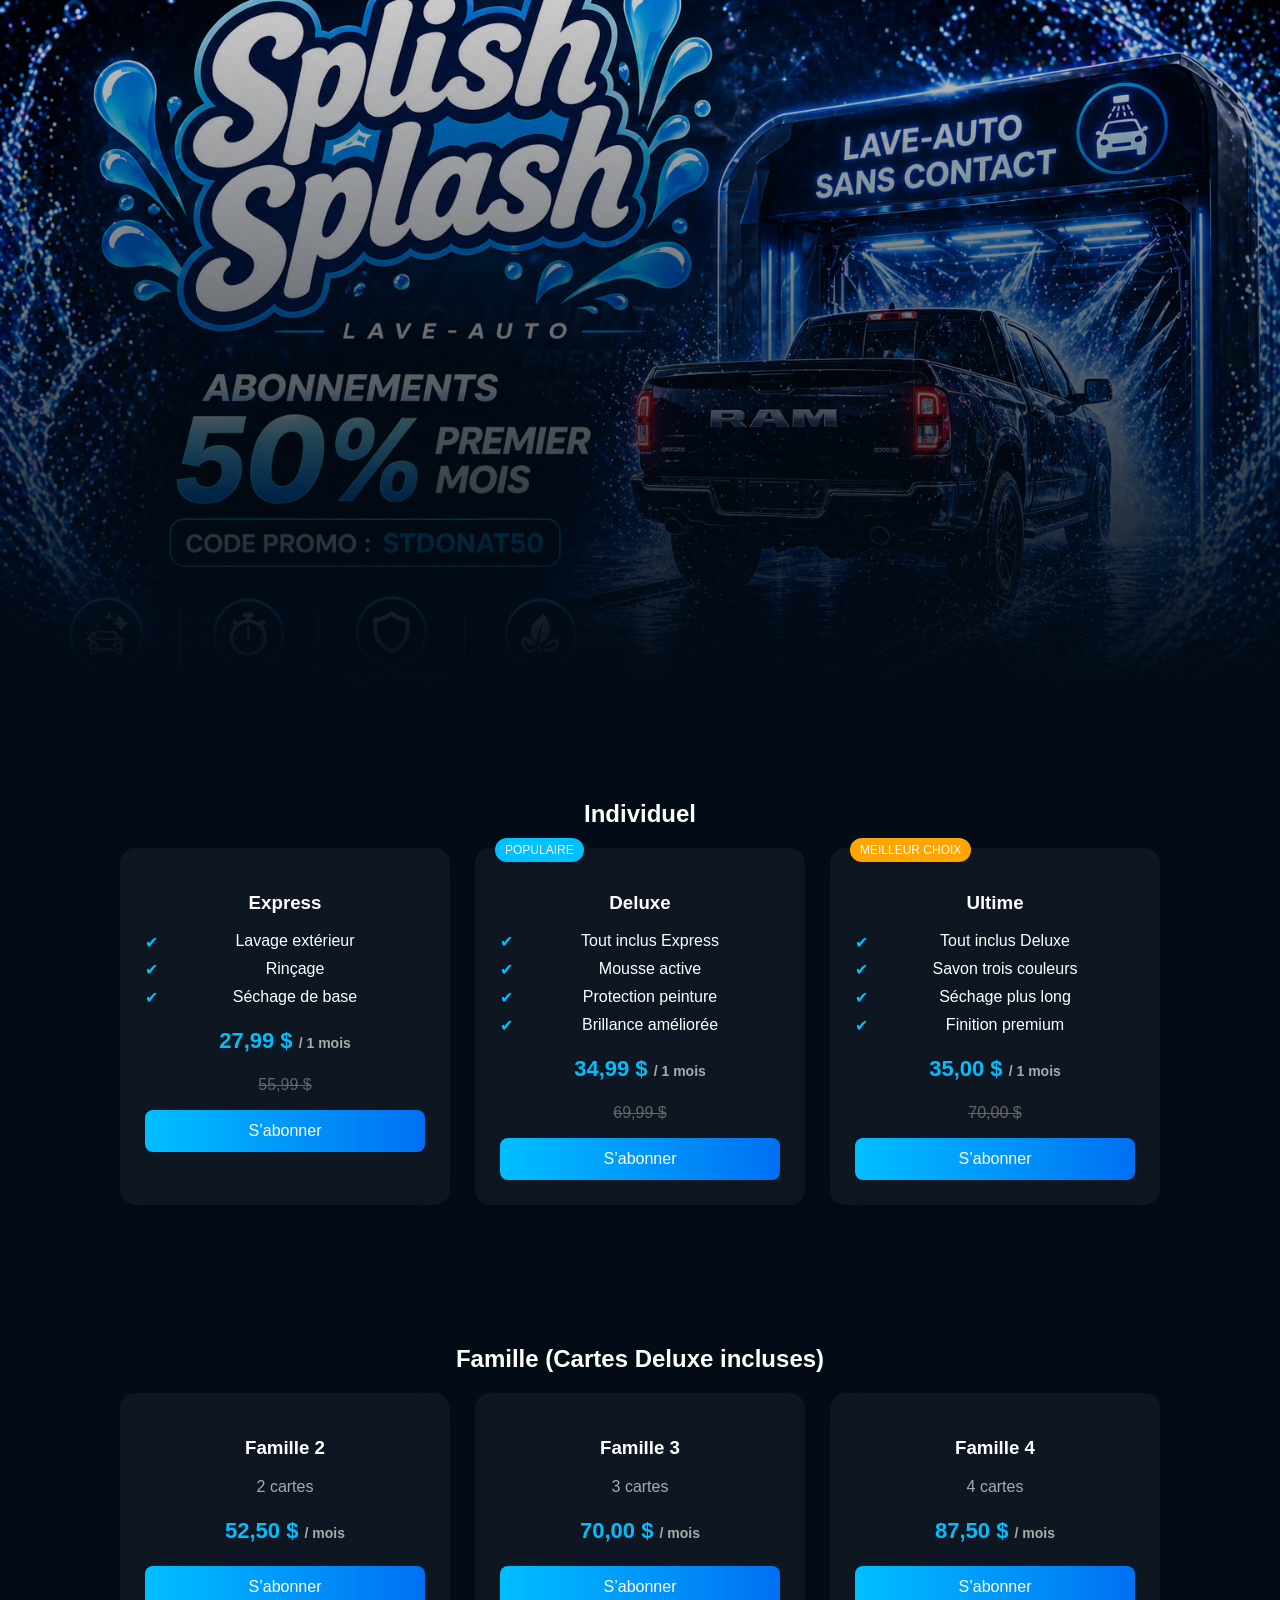
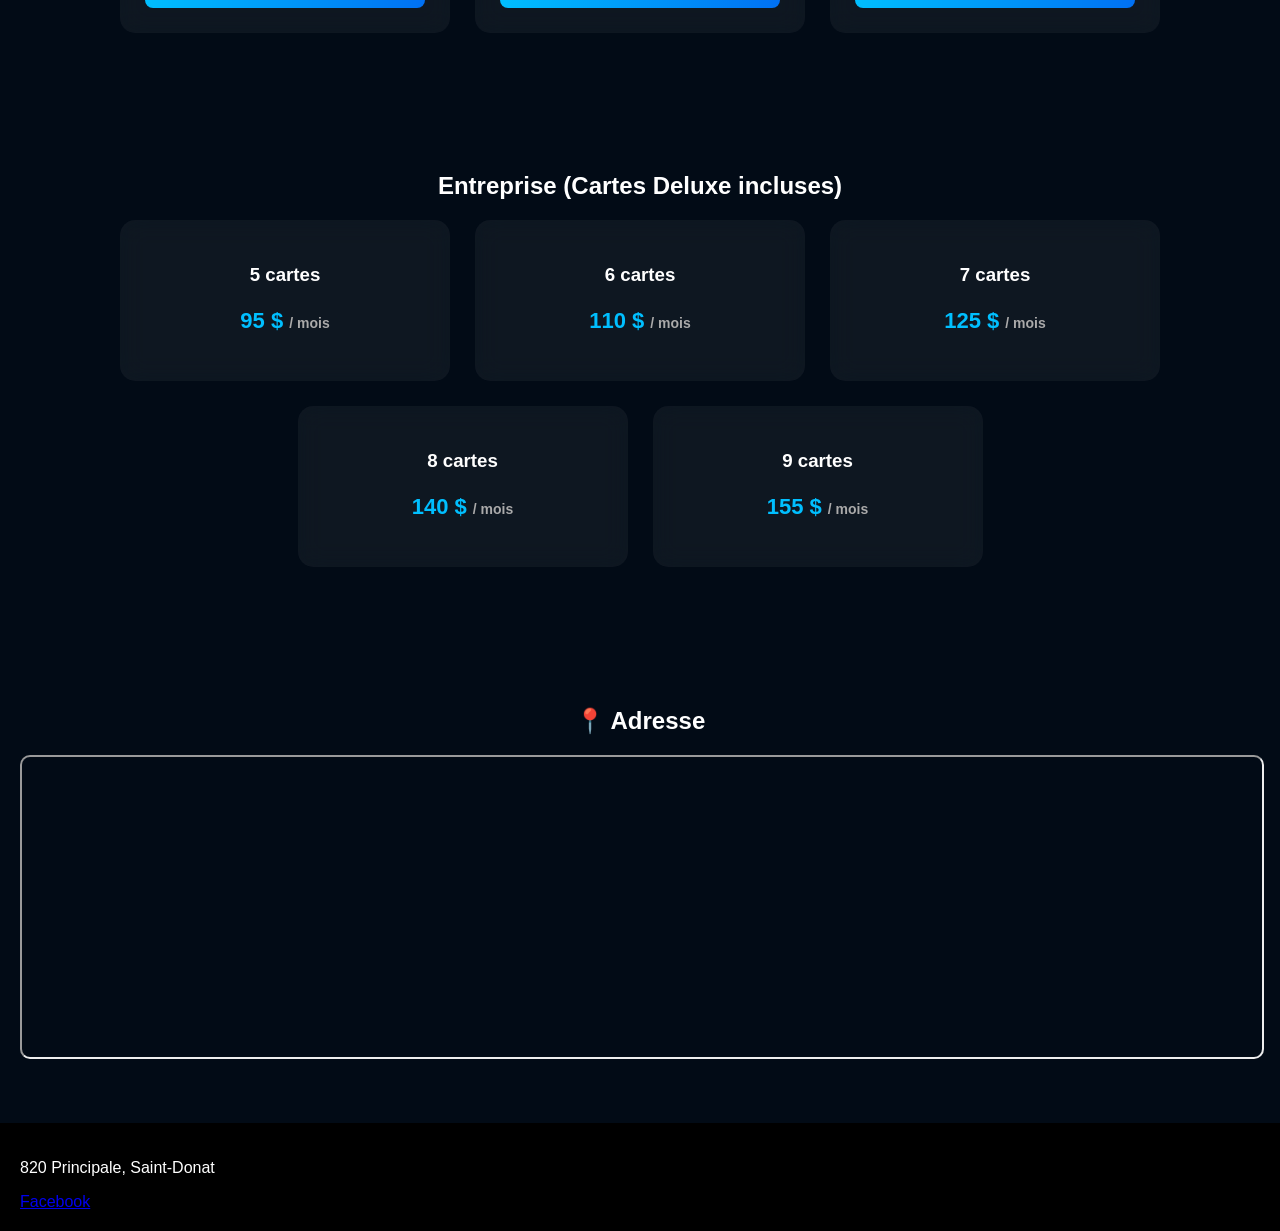
==== index.html @ 6c63c67c "Update index.html" ====
<!DOCTYPE html>
<html lang="fr">
<head>
<meta charset="UTF-8">
<meta name="viewport" content="width=device-width, initial-scale=1.0">

<title>Splish Splash – Lave-auto Saint-Donat</title>
<meta name="description" content="Lave-auto sans contact à Saint-Donat. Abonnements lavage auto illimité.">

<link rel="stylesheet" href="style.css">
</head>

<body>

<!-- HERO (image seulement) -->
<header class="hero">
  <div class="overlay"></div>
</header>

<!-- INDIVIDUEL -->
<section>
  <h2>Individuel</h2>

  <div class="cards">
    <div class="card">
      <h3>Express</h3>
      <ul>
        <li>Lavage extérieur</li>
        <li>Rinçage</li>
        <li>Séchage de base</li>
      </ul>
      <p class="price">27,99 $ <span>/ 1 mois</span></p>
      <p class="old">55,99 $</p>
      <a href="#">S’abonner</a>
    </div>

    <div class="card highlight">
      <div class="badge">POPULAIRE</div>
      <h3>Deluxe</h3>
      <ul>
        <li>Tout inclus Express</li>
        <li>Mousse active</li>
        <li>Protection peinture</li>
        <li>Brillance améliorée</li>
      </ul>
      <p class="price">34,99 $ <span>/ 1 mois</span></p>
      <p class="old">69,99 $</p>
      <a href="#">S’abonner</a>
    </div>

    <div class="card highlight2">
      <div class="badge2">MEILLEUR CHOIX</div>
      <h3>Ultime</h3>
      <ul>
        <li>Tout inclus Deluxe</li>
        <li>Savon trois couleurs</li>
        <li>Séchage plus long</li>
        <li>Finition premium</li>
      </ul>
      <p class="price">35,00 $ <span>/ 1 mois</span></p>
      <p class="old">70,00 $</p>
      <a href="#">S’abonner</a>
    </div>
  </div>
</section>

<!-- FAMILLE -->
<section>
  <h2>Famille (Cartes Deluxe incluses)</h2>

  <div class="cards">
    <div class="card">
      <h3>Famille 2</h3>
      <p class="tag">2 cartes</p>
      <p class="price">52,50 $ <span>/ mois</span></p>
      <a href="#">S’abonner</a>
    </div>

    <div class="card">
      <h3>Famille 3</h3>
      <p class="tag">3 cartes</p>
      <p class="price">70,00 $ <span>/ mois</span></p>
      <a href="#">S’abonner</a>
    </div>

    <div class="card">
      <h3>Famille 4</h3>
      <p class="tag">4 cartes</p>
      <p class="price">87,50 $ <span>/ mois</span></p>
      <a href="#">S’abonner</a>
    </div>
  </div>
</section>

<!-- ENTREPRISE -->
<section>
  <h2>Entreprise (Cartes Deluxe incluses)</h2>

  <div class="cards">
    <div class="card"><h3>5 cartes</h3><p class="price">95 $ <span>/ mois</span></p></div>
    <div class="card"><h3>6 cartes</h3><p class="price">110 $ <span>/ mois</span></p></div>
    <div class="card"><h3>7 cartes</h3><p class="price">125 $ <span>/ mois</span></p></div>
    <div class="card"><h3>8 cartes</h3><p class="price">140 $ <span>/ mois</span></p></div>
    <div class="card"><h3>9 cartes</h3><p class="price">155 $ <span>/ mois</span></p></div>
  </div>
</section>

<!-- MAP -->
<section>
  <h2>📍 Adresse</h2>
  <iframe class="map" src="https://maps.google.com/maps?q=820%20Principale%20Saint-Donat&output=embed"></iframe>
</section>

<!-- FOOTER -->
<footer>
  <p>820 Principale, Saint-Donat</p>
  <a href="#">Facebook</a>
</footer>

</body>
</html>
---- style.css ----
body{
margin:0;
font-family:Arial;
background:#020b16;
color:white;
}

/* HERO PRO FIX */
.hero{
height:80vh;
background:url("hero.jpg") no-repeat center center;
background-size:cover;
position:relative;
}

/* OVERLAY DARK PRO */
.overlay{
position:absolute;
top:0;
left:0;
width:100%;
height:100%;
background:linear-gradient(to bottom, rgba(0,0,0,0.2), #020b16 95%);
}

/* SECTION */
section{
padding:60px 20px;
text-align:center;
}

/* GRID */
.cards{
display:flex;
flex-wrap:wrap;
justify-content:center;
gap:25px;
}

/* CARD */
.card{
background:rgba(255,255,255,0.05);
padding:25px;
width:280px;
border-radius:15px;
backdrop-filter:blur(12px);
transition:0.3s;
position:relative;
}

/* HOVER PRO */
.card:hover{
transform:translateY(-10px);
box-shadow:0 0 25px rgba(0,191,255,0.5);
}

/* LIST */
.card ul{
list-style:none;
padding:0;
}

.card li{
margin:10px 0;
position:relative;
padding-left:20px;
}

.card li::before{
content:"✔";
position:absolute;
left:0;
color:#00bfff;
}

/* PRIX */
.price{
font-size:22px;
color:#00bfff;
font-weight:bold;
}

.price span{
font-size:14px;
color:#aaa;
}

.old{
text-decoration:line-through;
color:#666;
}

/* TAG */
.tag{
color:#aaa;
margin-bottom:10px;
}

/* BUTTON */
.card a{
display:block;
margin-top:15px;
padding:12px;
background:linear-gradient(90deg,#00bfff,#0070f3);
border-radius:8px;
color:white;
text-decoration:none;
}

/* BADGES */
.badge{
position:absolute;
top:-10px;
left:20px;
background:#00bfff;
padding:5px 10px;
border-radius:20px;
font-size:12px;
}

.badge2{
position:absolute;
top:-10px;
left:20px;
background:orange;
padding:5px 10px;
border-radius:20px;
font-size:12px;
}

/* MAP */
.map{
width:100%;
height:300px;
border-radius:10px;
}

/* FOOTER */
footer{
background:#000;
padding:20px;
}

/* MOBILE FIX */
@media(max-width:768px){

.hero{
height:65vh;
background-position:center;
}

.card{
width:90%;
}

}
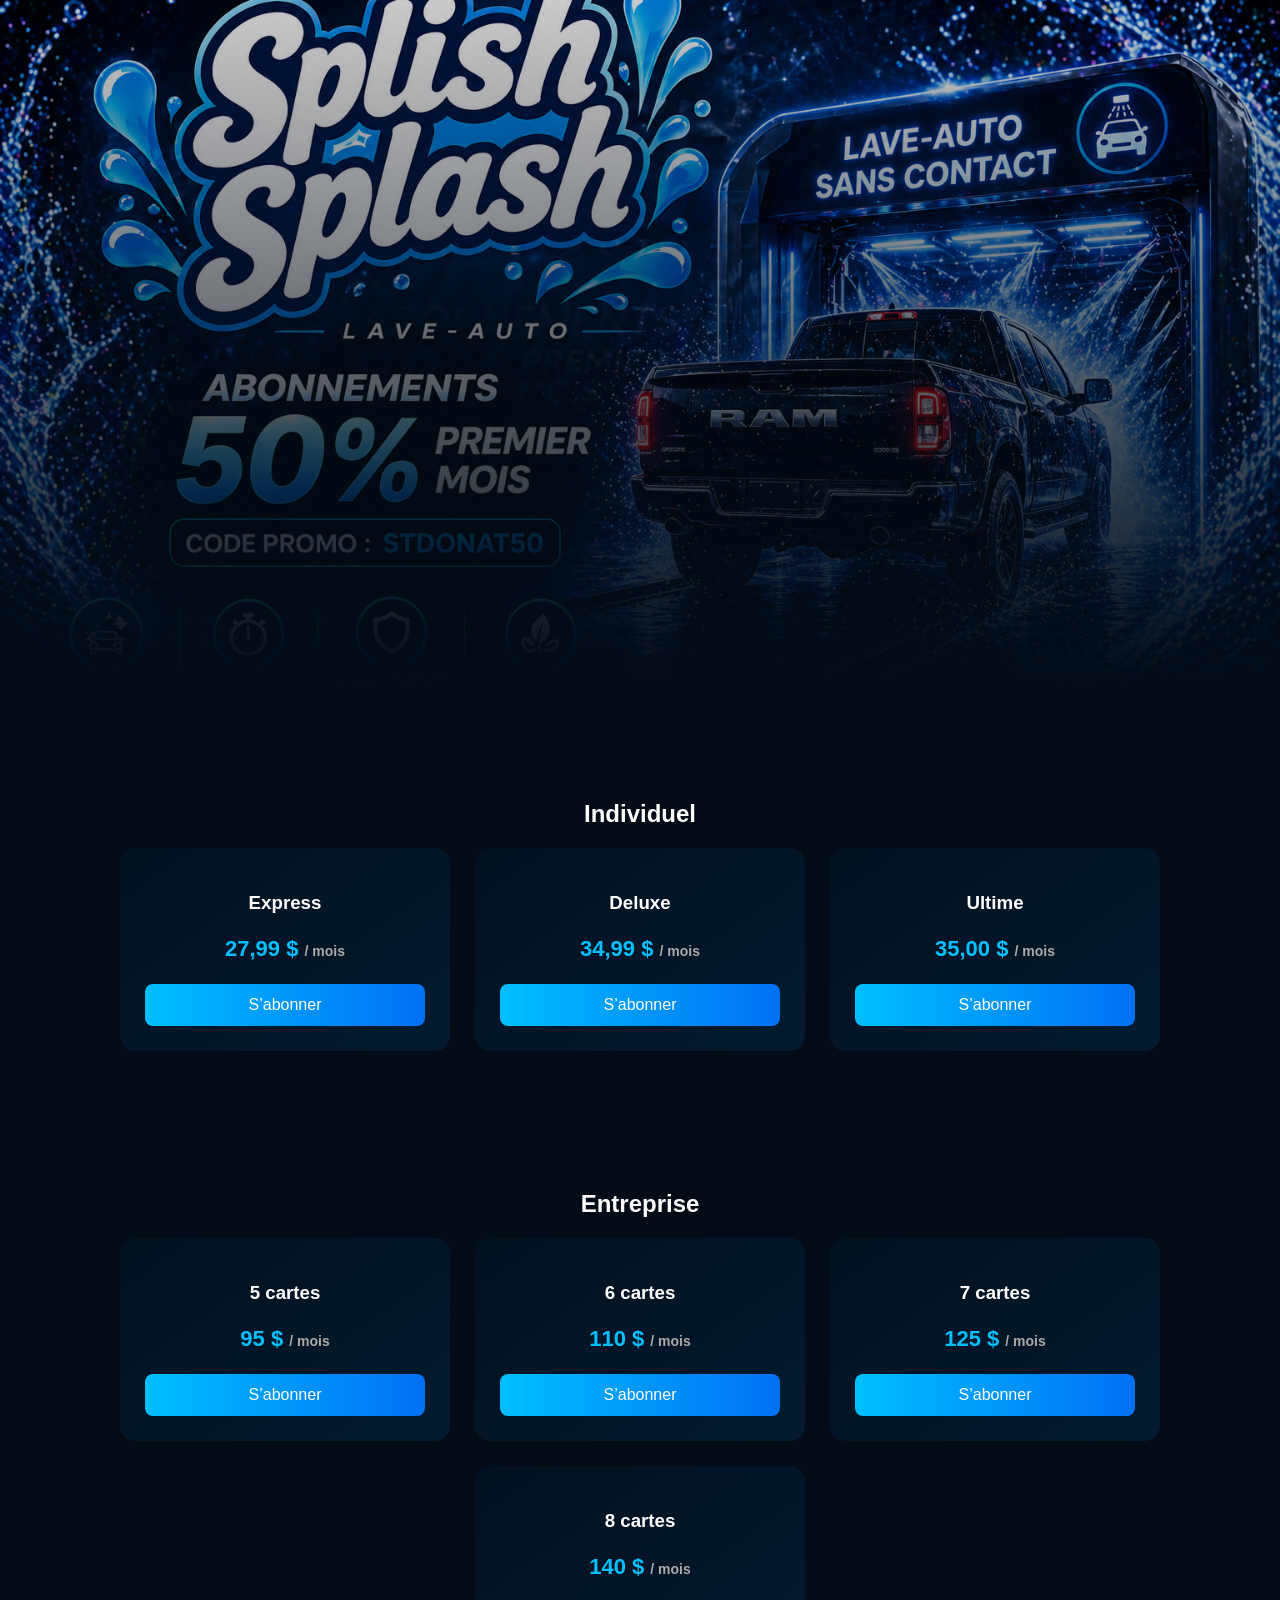
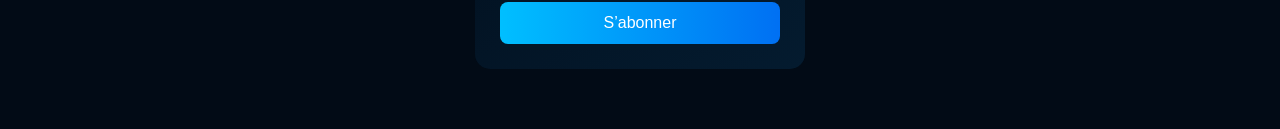
==== commit ca2c1ca6: "Update index.html" ====
--- a/index.html
+++ b/index.html
@@ -3,119 +3,54 @@
 <head>
 <meta charset="UTF-8">
 <meta name="viewport" content="width=device-width, initial-scale=1.0">
-
-<title>Splish Splash – Lave-auto Saint-Donat</title>
-<meta name="description" content="Lave-auto sans contact à Saint-Donat. Abonnements lavage auto illimité.">
-
+<title>Splish Splash</title>
 <link rel="stylesheet" href="style.css">
 </head>
 
 <body>
 
-<!-- HERO (image seulement) -->
 <header class="hero">
   <div class="overlay"></div>
 </header>
 
-<!-- INDIVIDUEL -->
 <section>
-  <h2>Individuel</h2>
+<h2>Individuel</h2>
 
-  <div class="cards">
-    <div class="card">
-      <h3>Express</h3>
-      <ul>
-        <li>Lavage extérieur</li>
-        <li>Rinçage</li>
-        <li>Séchage de base</li>
-      </ul>
-      <p class="price">27,99 $ <span>/ 1 mois</span></p>
-      <p class="old">55,99 $</p>
-      <a href="#">S’abonner</a>
-    </div>
+<div class="cards">
 
-    <div class="card highlight">
-      <div class="badge">POPULAIRE</div>
-      <h3>Deluxe</h3>
-      <ul>
-        <li>Tout inclus Express</li>
-        <li>Mousse active</li>
-        <li>Protection peinture</li>
-        <li>Brillance améliorée</li>
-      </ul>
-      <p class="price">34,99 $ <span>/ 1 mois</span></p>
-      <p class="old">69,99 $</p>
-      <a href="#">S’abonner</a>
-    </div>
+<div class="card">
+<h3>Express</h3>
+<p class="price">27,99 $ <span>/ mois</span></p>
+<a href="#">S’abonner</a>
+</div>
 
-    <div class="card highlight2">
-      <div class="badge2">MEILLEUR CHOIX</div>
-      <h3>Ultime</h3>
-      <ul>
-        <li>Tout inclus Deluxe</li>
-        <li>Savon trois couleurs</li>
-        <li>Séchage plus long</li>
-        <li>Finition premium</li>
-      </ul>
-      <p class="price">35,00 $ <span>/ 1 mois</span></p>
-      <p class="old">70,00 $</p>
-      <a href="#">S’abonner</a>
-    </div>
-  </div>
+<div class="card">
+<h3>Deluxe</h3>
+<p class="price">34,99 $ <span>/ mois</span></p>
+<a href="#">S’abonner</a>
+</div>
+
+<div class="card">
+<h3>Ultime</h3>
+<p class="price">35,00 $ <span>/ mois</span></p>
+<a href="#">S’abonner</a>
+</div>
+
+</div>
 </section>
 
-<!-- FAMILLE -->
 <section>
-  <h2>Famille (Cartes Deluxe incluses)</h2>
+<h2>Entreprise</h2>
 
-  <div class="cards">
-    <div class="card">
-      <h3>Famille 2</h3>
-      <p class="tag">2 cartes</p>
-      <p class="price">52,50 $ <span>/ mois</span></p>
-      <a href="#">S’abonner</a>
-    </div>
+<div class="cards">
 
-    <div class="card">
-      <h3>Famille 3</h3>
-      <p class="tag">3 cartes</p>
-      <p class="price">70,00 $ <span>/ mois</span></p>
-      <a href="#">S’abonner</a>
-    </div>
+<div class="card"><h3>5 cartes</h3><p class="price">95 $ <span>/ mois</span></p><a href="#">S’abonner</a></div>
+<div class="card"><h3>6 cartes</h3><p class="price">110 $ <span>/ mois</span></p><a href="#">S’abonner</a></div>
+<div class="card"><h3>7 cartes</h3><p class="price">125 $ <span>/ mois</span></p><a href="#">S’abonner</a></div>
+<div class="card"><h3>8 cartes</h3><p class="price">140 $ <span>/ mois</span></p><a href="#">S’abonner</a></div>
 
-    <div class="card">
-      <h3>Famille 4</h3>
-      <p class="tag">4 cartes</p>
-      <p class="price">87,50 $ <span>/ mois</span></p>
-      <a href="#">S’abonner</a>
-    </div>
-  </div>
+</div>
 </section>
-
-<!-- ENTREPRISE -->
-<section>
-  <h2>Entreprise (Cartes Deluxe incluses)</h2>
-
-  <div class="cards">
-    <div class="card"><h3>5 cartes</h3><p class="price">95 $ <span>/ mois</span></p></div>
-    <div class="card"><h3>6 cartes</h3><p class="price">110 $ <span>/ mois</span></p></div>
-    <div class="card"><h3>7 cartes</h3><p class="price">125 $ <span>/ mois</span></p></div>
-    <div class="card"><h3>8 cartes</h3><p class="price">140 $ <span>/ mois</span></p></div>
-    <div class="card"><h3>9 cartes</h3><p class="price">155 $ <span>/ mois</span></p></div>
-  </div>
-</section>
-
-<!-- MAP -->
-<section>
-  <h2>📍 Adresse</h2>
-  <iframe class="map" src="https://maps.google.com/maps?q=820%20Principale%20Saint-Donat&output=embed"></iframe>
-</section>
-
-<!-- FOOTER -->
-<footer>
-  <p>820 Principale, Saint-Donat</p>
-  <a href="#">Facebook</a>
-</footer>
 
 </body>
 </html>
--- a/style.css
+++ b/style.css
@@ -5,7 +5,7 @@
 color:white;
 }
 
-/* HERO PRO FIX */
+/* HERO */
 .hero{
 height:80vh;
 background:url("hero.jpg") no-repeat center center;
@@ -13,7 +13,6 @@
 position:relative;
 }
 
-/* OVERLAY DARK PRO */
 .overlay{
 position:absolute;
 top:0;
@@ -39,7 +38,7 @@
 
 /* CARD */
 .card{
-background:rgba(255,255,255,0.05);
+background:linear-gradient(145deg,#02101f,#041b2f);
 padding:25px;
 width:280px;
 border-radius:15px;
@@ -48,7 +47,6 @@
 position:relative;
 }
 
-/* HOVER PRO */
 .card:hover{
 transform:translateY(-10px);
 box-shadow:0 0 25px rgba(0,191,255,0.5);
@@ -90,7 +88,6 @@
 color:#666;
 }
 
-/* TAG */
 .tag{
 color:#aaa;
 margin-bottom:10px;
@@ -141,16 +138,44 @@
 padding:20px;
 }
 
-/* MOBILE FIX */
+/* 🔥 MOBILE PRO FIX */
 @media(max-width:768px){
 
 .hero{
-height:65vh;
+height:60vh;
 background-position:center;
 }
 
+/* GRID MOBILE PLUS PRO */
+.cards{
+display:grid;
+grid-template-columns:1fr 1fr;
+gap:12px;
+padding:0 10px;
+}
+
+/* CARDS PLUS COMPACTES */
 .card{
-width:90%;
+width:100%;
+padding:18px;
+border-radius:12px;
+}
+
+/* TEXTE AJUSTÉ */
+.card h3{
+font-size:16px;
+}
+
+.price{
+font-size:18px;
+}
+
+.price span{
+font-size:12px;
+}
+
+section{
+padding:40px 15px;
 }
 
 }
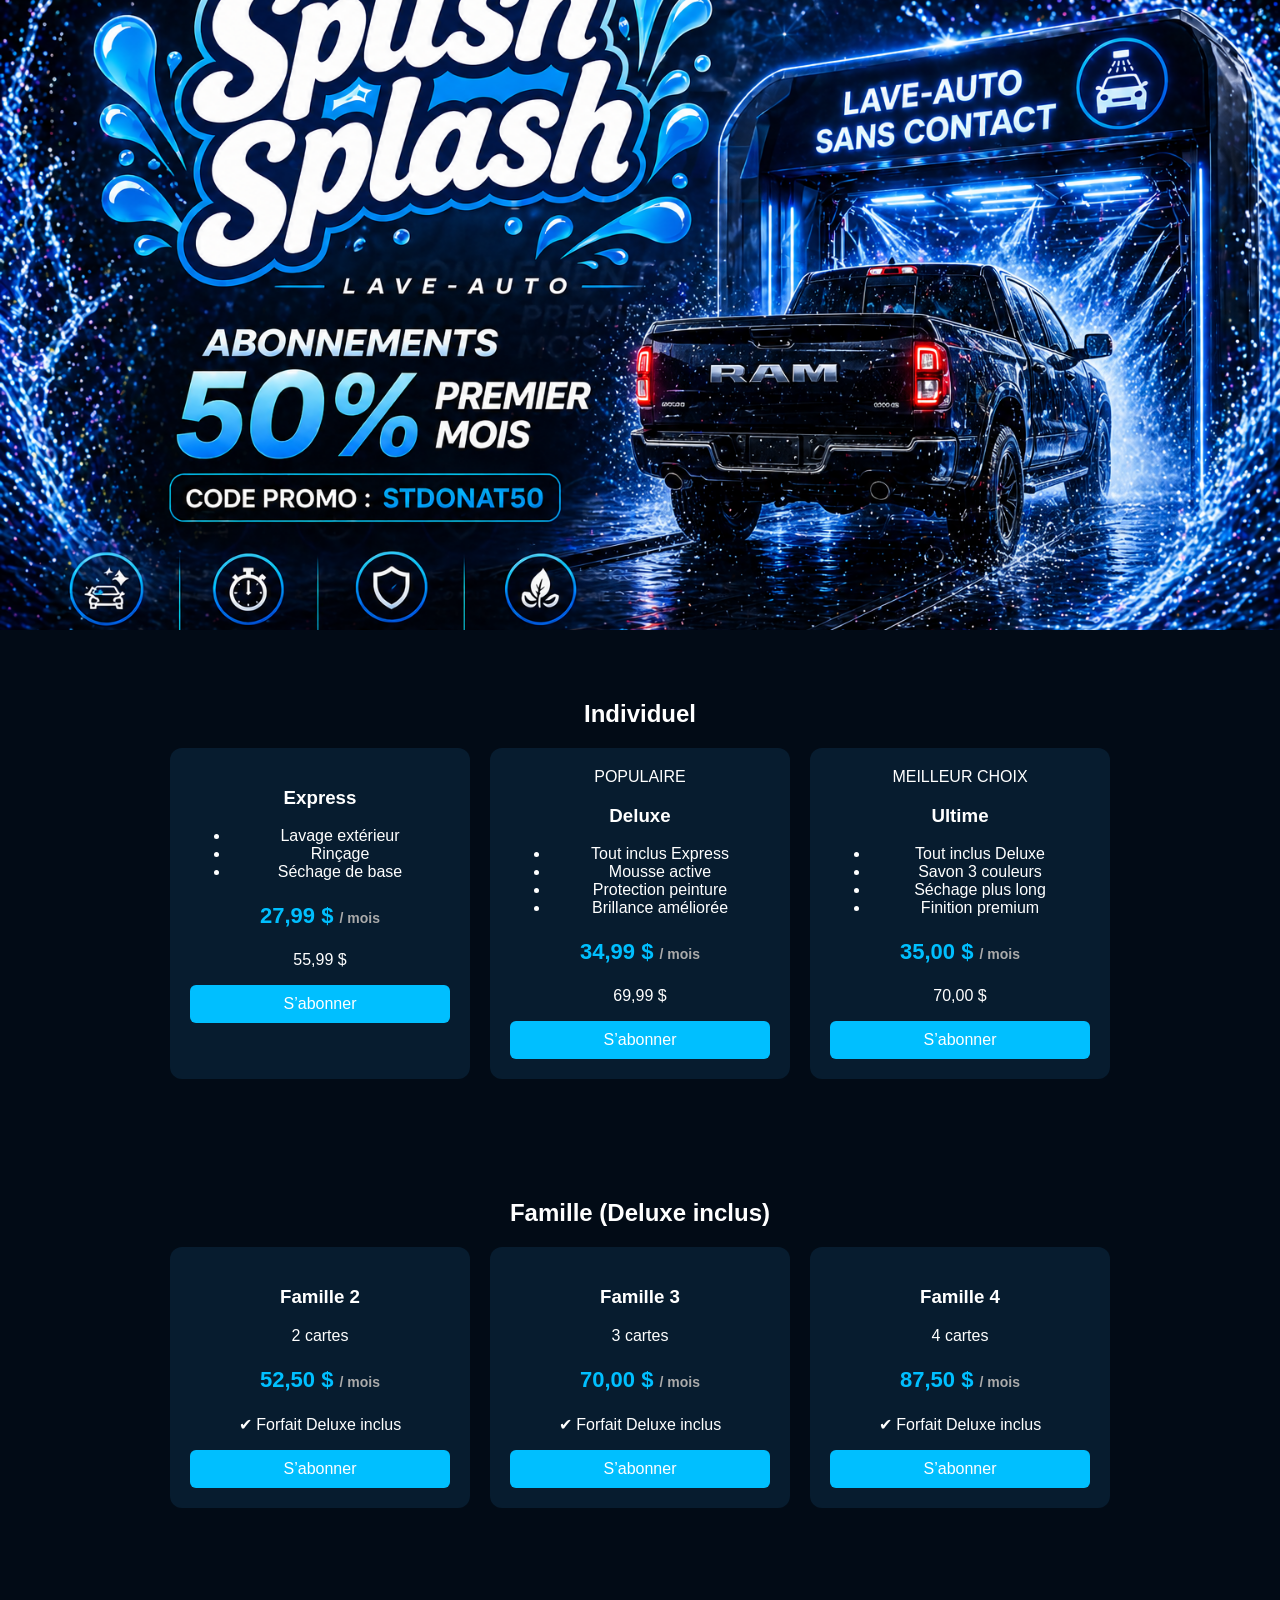
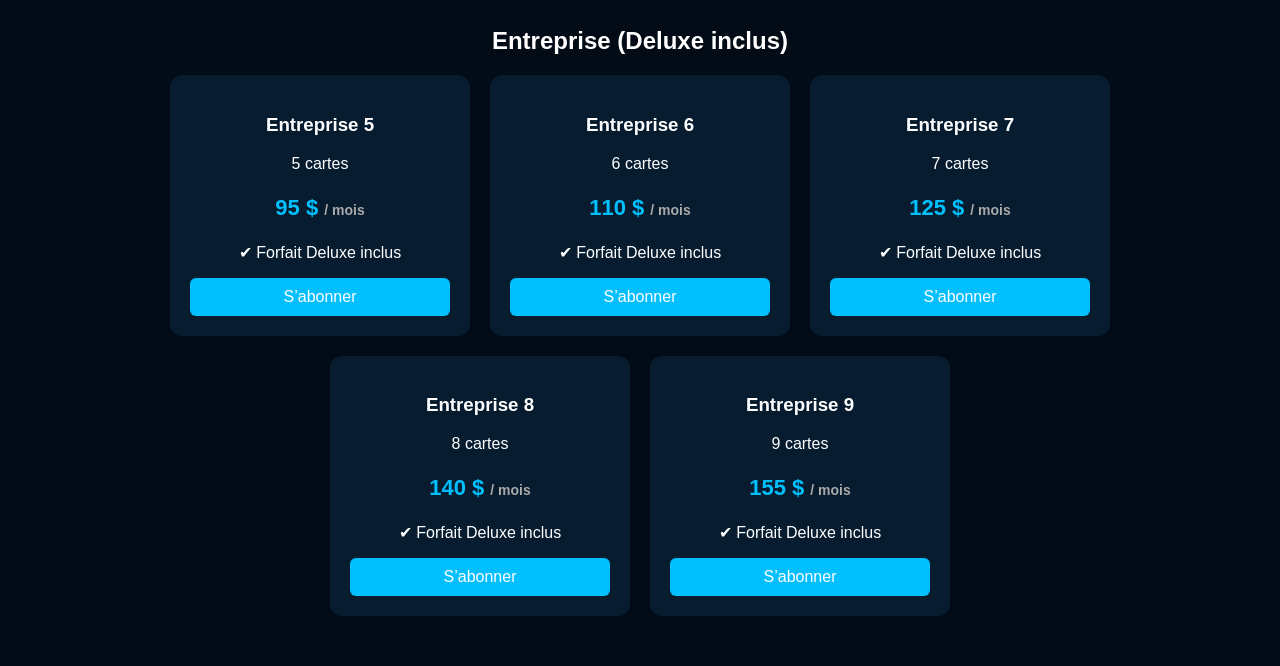
==== commit f396519a: "Update index.html" ====
--- a/index.html
+++ b/index.html
@@ -13,6 +13,7 @@
   <div class="overlay"></div>
 </header>
 
+<!-- INDIVIDUEL -->
 <section>
 <h2>Individuel</h2>
 
@@ -20,34 +21,125 @@
 
 <div class="card">
 <h3>Express</h3>
+<ul>
+<li>Lavage extérieur</li>
+<li>Rinçage</li>
+<li>Séchage de base</li>
+</ul>
 <p class="price">27,99 $ <span>/ mois</span></p>
+<p class="old">55,99 $</p>
 <a href="#">S’abonner</a>
 </div>
 
-<div class="card">
+<div class="card highlight">
+<div class="badge">POPULAIRE</div>
 <h3>Deluxe</h3>
+<ul>
+<li>Tout inclus Express</li>
+<li>Mousse active</li>
+<li>Protection peinture</li>
+<li>Brillance améliorée</li>
+</ul>
 <p class="price">34,99 $ <span>/ mois</span></p>
+<p class="old">69,99 $</p>
 <a href="#">S’abonner</a>
 </div>
 
-<div class="card">
+<div class="card highlight2">
+<div class="badge2">MEILLEUR CHOIX</div>
 <h3>Ultime</h3>
+<ul>
+<li>Tout inclus Deluxe</li>
+<li>Savon 3 couleurs</li>
+<li>Séchage plus long</li>
+<li>Finition premium</li>
+</ul>
 <p class="price">35,00 $ <span>/ mois</span></p>
+<p class="old">70,00 $</p>
 <a href="#">S’abonner</a>
 </div>
 
 </div>
 </section>
 
+<!-- FAMILLE -->
 <section>
-<h2>Entreprise</h2>
+<h2>Famille (Deluxe inclus)</h2>
 
 <div class="cards">
 
-<div class="card"><h3>5 cartes</h3><p class="price">95 $ <span>/ mois</span></p><a href="#">S’abonner</a></div>
-<div class="card"><h3>6 cartes</h3><p class="price">110 $ <span>/ mois</span></p><a href="#">S’abonner</a></div>
-<div class="card"><h3>7 cartes</h3><p class="price">125 $ <span>/ mois</span></p><a href="#">S’abonner</a></div>
-<div class="card"><h3>8 cartes</h3><p class="price">140 $ <span>/ mois</span></p><a href="#">S’abonner</a></div>
+<div class="card">
+<h3>Famille 2</h3>
+<p class="tag">2 cartes</p>
+<p class="price">52,50 $ <span>/ mois</span></p>
+<p class="info">✔ Forfait Deluxe inclus</p>
+<a href="#">S’abonner</a>
+</div>
+
+<div class="card">
+<h3>Famille 3</h3>
+<p class="tag">3 cartes</p>
+<p class="price">70,00 $ <span>/ mois</span></p>
+<p class="info">✔ Forfait Deluxe inclus</p>
+<a href="#">S’abonner</a>
+</div>
+
+<div class="card">
+<h3>Famille 4</h3>
+<p class="tag">4 cartes</p>
+<p class="price">87,50 $ <span>/ mois</span></p>
+<p class="info">✔ Forfait Deluxe inclus</p>
+<a href="#">S’abonner</a>
+</div>
+
+</div>
+</section>
+
+<!-- ENTREPRISE -->
+<section>
+<h2>Entreprise (Deluxe inclus)</h2>
+
+<div class="cards">
+
+<div class="card">
+<h3>Entreprise 5</h3>
+<p class="tag">5 cartes</p>
+<p class="price">95 $ <span>/ mois</span></p>
+<p class="info">✔ Forfait Deluxe inclus</p>
+<a href="#">S’abonner</a>
+</div>
+
+<div class="card">
+<h3>Entreprise 6</h3>
+<p class="tag">6 cartes</p>
+<p class="price">110 $ <span>/ mois</span></p>
+<p class="info">✔ Forfait Deluxe inclus</p>
+<a href="#">S’abonner</a>
+</div>
+
+<div class="card">
+<h3>Entreprise 7</h3>
+<p class="tag">7 cartes</p>
+<p class="price">125 $ <span>/ mois</span></p>
+<p class="info">✔ Forfait Deluxe inclus</p>
+<a href="#">S’abonner</a>
+</div>
+
+<div class="card">
+<h3>Entreprise 8</h3>
+<p class="tag">8 cartes</p>
+<p class="price">140 $ <span>/ mois</span></p>
+<p class="info">✔ Forfait Deluxe inclus</p>
+<a href="#">S’abonner</a>
+</div>
+
+<div class="card">
+<h3>Entreprise 9</h3>
+<p class="tag">9 cartes</p>
+<p class="price">155 $ <span>/ mois</span></p>
+<p class="info">✔ Forfait Deluxe inclus</p>
+<a href="#">S’abonner</a>
+</div>
 
 </div>
 </section>
--- a/style.css
+++ b/style.css
@@ -7,74 +7,41 @@
 
 /* HERO */
 .hero{
-height:80vh;
-background:url("hero.jpg") no-repeat center center;
-background-size:cover;
-position:relative;
+height:70vh;
+background:url("hero.jpg") center/cover no-repeat;
 }
 
-.overlay{
-position:absolute;
-top:0;
-left:0;
-width:100%;
-height:100%;
-background:linear-gradient(to bottom, rgba(0,0,0,0.2), #020b16 95%);
-}
-
-/* SECTION */
+/* SECTIONS */
 section{
-padding:60px 20px;
+padding:50px 20px;
 text-align:center;
 }
 
-/* GRID */
+/* FLEX STABLE */
 .cards{
 display:flex;
 flex-wrap:wrap;
 justify-content:center;
-gap:25px;
+gap:20px;
 }
 
 /* CARD */
 .card{
-background:linear-gradient(145deg,#02101f,#041b2f);
-padding:25px;
-width:280px;
-border-radius:15px;
-backdrop-filter:blur(12px);
+background:#071c2f;
+padding:20px;
+width:260px;
+border-radius:12px;
 transition:0.3s;
-position:relative;
 }
 
 .card:hover{
-transform:translateY(-10px);
-box-shadow:0 0 25px rgba(0,191,255,0.5);
-}
-
-/* LIST */
-.card ul{
-list-style:none;
-padding:0;
-}
-
-.card li{
-margin:10px 0;
-position:relative;
-padding-left:20px;
-}
-
-.card li::before{
-content:"✔";
-position:absolute;
-left:0;
-color:#00bfff;
+transform:translateY(-5px);
 }
 
 /* PRIX */
 .price{
+color:#00bfff;
 font-size:22px;
-color:#00bfff;
 font-weight:bold;
 }
 
@@ -83,99 +50,27 @@
 color:#aaa;
 }
 
-.old{
-text-decoration:line-through;
-color:#666;
-}
-
-.tag{
-color:#aaa;
-margin-bottom:10px;
-}
-
-/* BUTTON */
+/* BOUTON */
 .card a{
 display:block;
 margin-top:15px;
-padding:12px;
-background:linear-gradient(90deg,#00bfff,#0070f3);
-border-radius:8px;
+padding:10px;
+background:#00bfff;
+border-radius:6px;
 color:white;
 text-decoration:none;
 }
 
-/* BADGES */
-.badge{
-position:absolute;
-top:-10px;
-left:20px;
-background:#00bfff;
-padding:5px 10px;
-border-radius:20px;
-font-size:12px;
+/* MOBILE CLEAN */
+@media(max-width:768px){
+
+.cards{
+flex-direction:column;
+align-items:center;
 }
 
-.badge2{
-position:absolute;
-top:-10px;
-left:20px;
-background:orange;
-padding:5px 10px;
-border-radius:20px;
-font-size:12px;
-}
-
-/* MAP */
-.map{
-width:100%;
-height:300px;
-border-radius:10px;
-}
-
-/* FOOTER */
-footer{
-background:#000;
-padding:20px;
-}
-
-/* 🔥 MOBILE PRO FIX */
-@media(max-width:768px){
-
-.hero{
-height:60vh;
-background-position:center;
-}
-
-/* GRID MOBILE PLUS PRO */
-.cards{
-display:grid;
-grid-template-columns:1fr 1fr;
-gap:12px;
-padding:0 10px;
-}
-
-/* CARDS PLUS COMPACTES */
 .card{
-width:100%;
-padding:18px;
-border-radius:12px;
-}
-
-/* TEXTE AJUSTÉ */
-.card h3{
-font-size:16px;
-}
-
-.price{
-font-size:18px;
-}
-
-.price span{
-font-size:12px;
-}
-
-section{
-padding:40px 15px;
+width:90%;
 }
 
 }
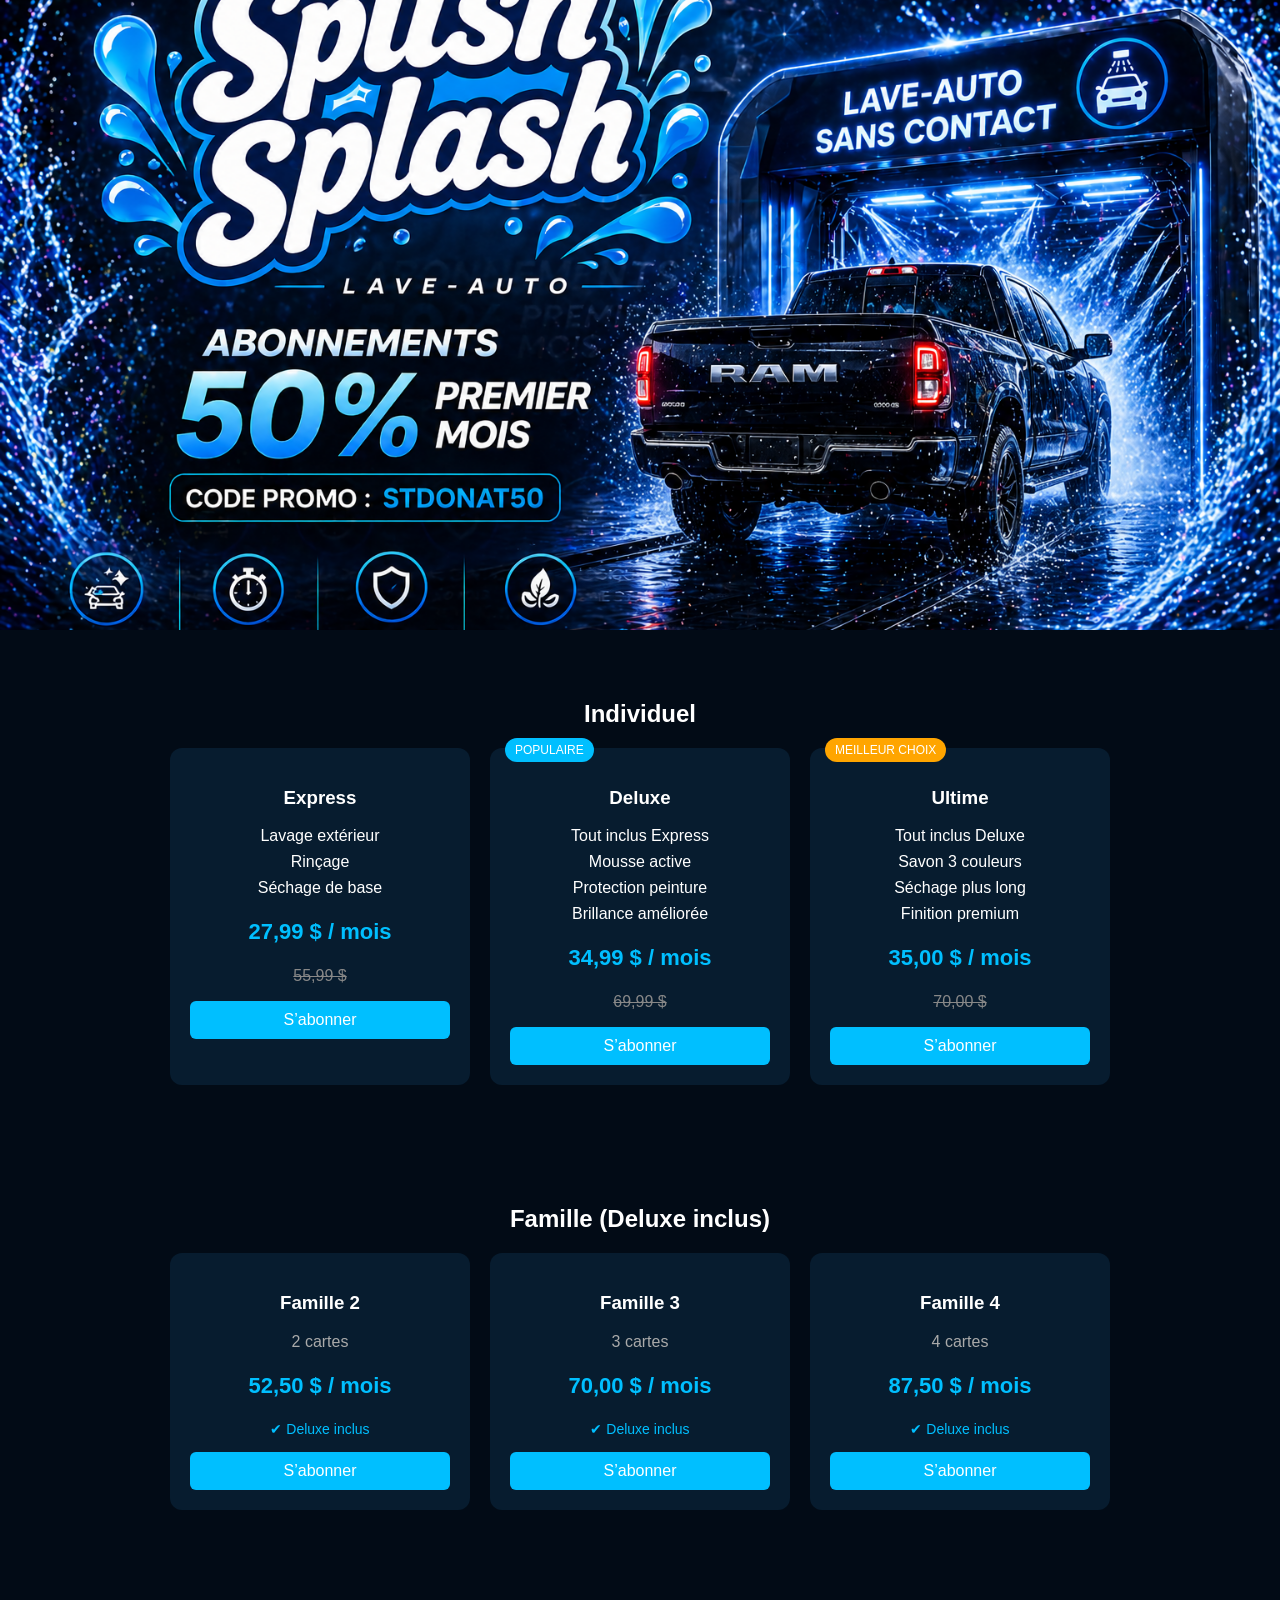
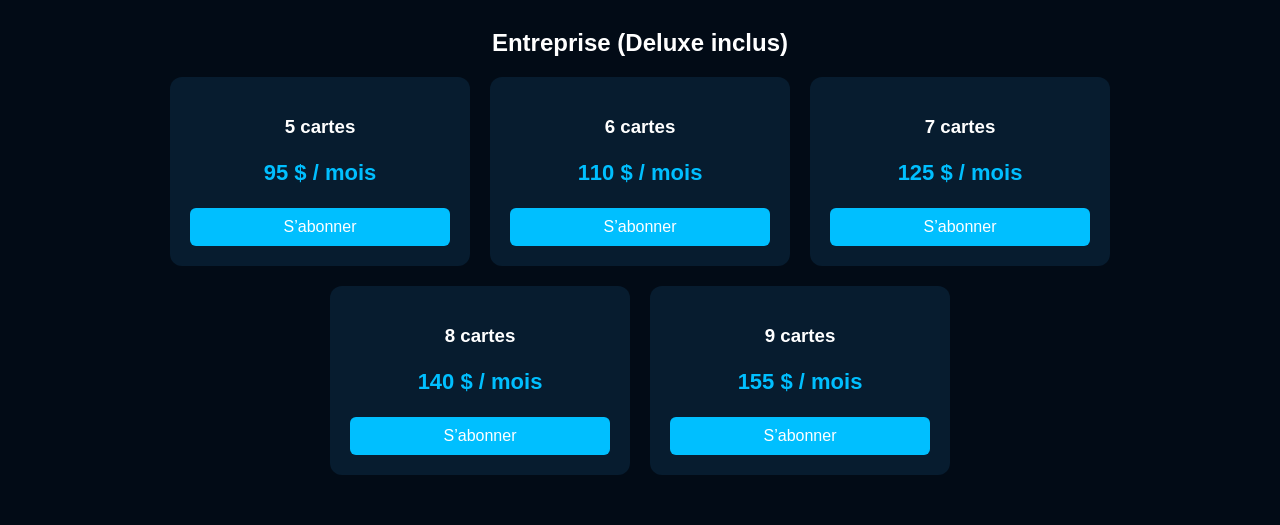
==== commit 21d1c88d: "Update index.html" ====
--- a/index.html
+++ b/index.html
@@ -3,17 +3,16 @@
 <head>
 <meta charset="UTF-8">
 <meta name="viewport" content="width=device-width, initial-scale=1.0">
+
 <title>Splish Splash</title>
+
 <link rel="stylesheet" href="style.css">
 </head>
 
 <body>
 
-<header class="hero">
-  <div class="overlay"></div>
-</header>
+<header class="hero"></header>
 
-<!-- INDIVIDUEL -->
 <section>
 <h2>Individuel</h2>
 
@@ -62,84 +61,30 @@
 </div>
 </section>
 
-<!-- FAMILLE -->
 <section>
 <h2>Famille (Deluxe inclus)</h2>
 
 <div class="cards">
 
-<div class="card">
-<h3>Famille 2</h3>
-<p class="tag">2 cartes</p>
-<p class="price">52,50 $ <span>/ mois</span></p>
-<p class="info">✔ Forfait Deluxe inclus</p>
-<a href="#">S’abonner</a>
-</div>
+<div class="card"><h3>Famille 2</h3><p class="tag">2 cartes</p><p class="price">52,50 $ <span>/ mois</span></p><p class="info">✔ Deluxe inclus</p><a href="#">S’abonner</a></div>
 
-<div class="card">
-<h3>Famille 3</h3>
-<p class="tag">3 cartes</p>
-<p class="price">70,00 $ <span>/ mois</span></p>
-<p class="info">✔ Forfait Deluxe inclus</p>
-<a href="#">S’abonner</a>
-</div>
+<div class="card"><h3>Famille 3</h3><p class="tag">3 cartes</p><p class="price">70,00 $ <span>/ mois</span></p><p class="info">✔ Deluxe inclus</p><a href="#">S’abonner</a></div>
 
-<div class="card">
-<h3>Famille 4</h3>
-<p class="tag">4 cartes</p>
-<p class="price">87,50 $ <span>/ mois</span></p>
-<p class="info">✔ Forfait Deluxe inclus</p>
-<a href="#">S’abonner</a>
-</div>
+<div class="card"><h3>Famille 4</h3><p class="tag">4 cartes</p><p class="price">87,50 $ <span>/ mois</span></p><p class="info">✔ Deluxe inclus</p><a href="#">S’abonner</a></div>
 
 </div>
 </section>
 
-<!-- ENTREPRISE -->
 <section>
 <h2>Entreprise (Deluxe inclus)</h2>
 
 <div class="cards">
 
-<div class="card">
-<h3>Entreprise 5</h3>
-<p class="tag">5 cartes</p>
-<p class="price">95 $ <span>/ mois</span></p>
-<p class="info">✔ Forfait Deluxe inclus</p>
-<a href="#">S’abonner</a>
-</div>
-
-<div class="card">
-<h3>Entreprise 6</h3>
-<p class="tag">6 cartes</p>
-<p class="price">110 $ <span>/ mois</span></p>
-<p class="info">✔ Forfait Deluxe inclus</p>
-<a href="#">S’abonner</a>
-</div>
-
-<div class="card">
-<h3>Entreprise 7</h3>
-<p class="tag">7 cartes</p>
-<p class="price">125 $ <span>/ mois</span></p>
-<p class="info">✔ Forfait Deluxe inclus</p>
-<a href="#">S’abonner</a>
-</div>
-
-<div class="card">
-<h3>Entreprise 8</h3>
-<p class="tag">8 cartes</p>
-<p class="price">140 $ <span>/ mois</span></p>
-<p class="info">✔ Forfait Deluxe inclus</p>
-<a href="#">S’abonner</a>
-</div>
-
-<div class="card">
-<h3>Entreprise 9</h3>
-<p class="tag">9 cartes</p>
-<p class="price">155 $ <span>/ mois</span></p>
-<p class="info">✔ Forfait Deluxe inclus</p>
-<a href="#">S’abonner</a>
-</div>
+<div class="card"><h3>5 cartes</h3><p class="price">95 $ / mois</p><a href="#">S’abonner</a></div>
+<div class="card"><h3>6 cartes</h3><p class="price">110 $ / mois</p><a href="#">S’abonner</a></div>
+<div class="card"><h3>7 cartes</h3><p class="price">125 $ / mois</p><a href="#">S’abonner</a></div>
+<div class="card"><h3>8 cartes</h3><p class="price">140 $ / mois</p><a href="#">S’abonner</a></div>
+<div class="card"><h3>9 cartes</h3><p class="price">155 $ / mois</p><a href="#">S’abonner</a></div>
 
 </div>
 </section>
--- a/style.css
+++ b/style.css
@@ -11,13 +11,13 @@
 background:url("hero.jpg") center/cover no-repeat;
 }
 
-/* SECTIONS */
+/* SECTION */
 section{
 padding:50px 20px;
 text-align:center;
 }
 
-/* FLEX STABLE */
+/* GRID FLEX */
 .cards{
 display:flex;
 flex-wrap:wrap;
@@ -31,26 +31,63 @@
 padding:20px;
 width:260px;
 border-radius:12px;
-transition:0.3s;
+position:relative;
 }
 
-.card:hover{
-transform:translateY(-5px);
+/* BADGES */
+.badge{
+position:absolute;
+top:-10px;
+left:15px;
+background:#00bfff;
+padding:5px 10px;
+border-radius:20px;
+font-size:12px;
 }
 
-/* PRIX */
+.badge2{
+position:absolute;
+top:-10px;
+left:15px;
+background:orange;
+padding:5px 10px;
+border-radius:20px;
+font-size:12px;
+}
+
+/* LIST */
+.card ul{
+list-style:none;
+padding:0;
+}
+
+.card li{
+margin:8px 0;
+}
+
+/* TEXT */
 .price{
 color:#00bfff;
 font-size:22px;
 font-weight:bold;
 }
 
-.price span{
-font-size:14px;
+.old{
+text-decoration:line-through;
+color:#888;
+}
+
+.tag{
 color:#aaa;
 }
 
-/* BOUTON */
+.info{
+color:#00bfff;
+font-size:14px;
+margin:5px 0;
+}
+
+/* BUTTON */
 .card a{
 display:block;
 margin-top:15px;
@@ -61,7 +98,7 @@
 text-decoration:none;
 }
 
-/* MOBILE CLEAN */
+/* MOBILE */
 @media(max-width:768px){
 
 .cards{
@@ -73,4 +110,8 @@
 width:90%;
 }
 
+.hero{
+height:60vh;
 }
+
+}
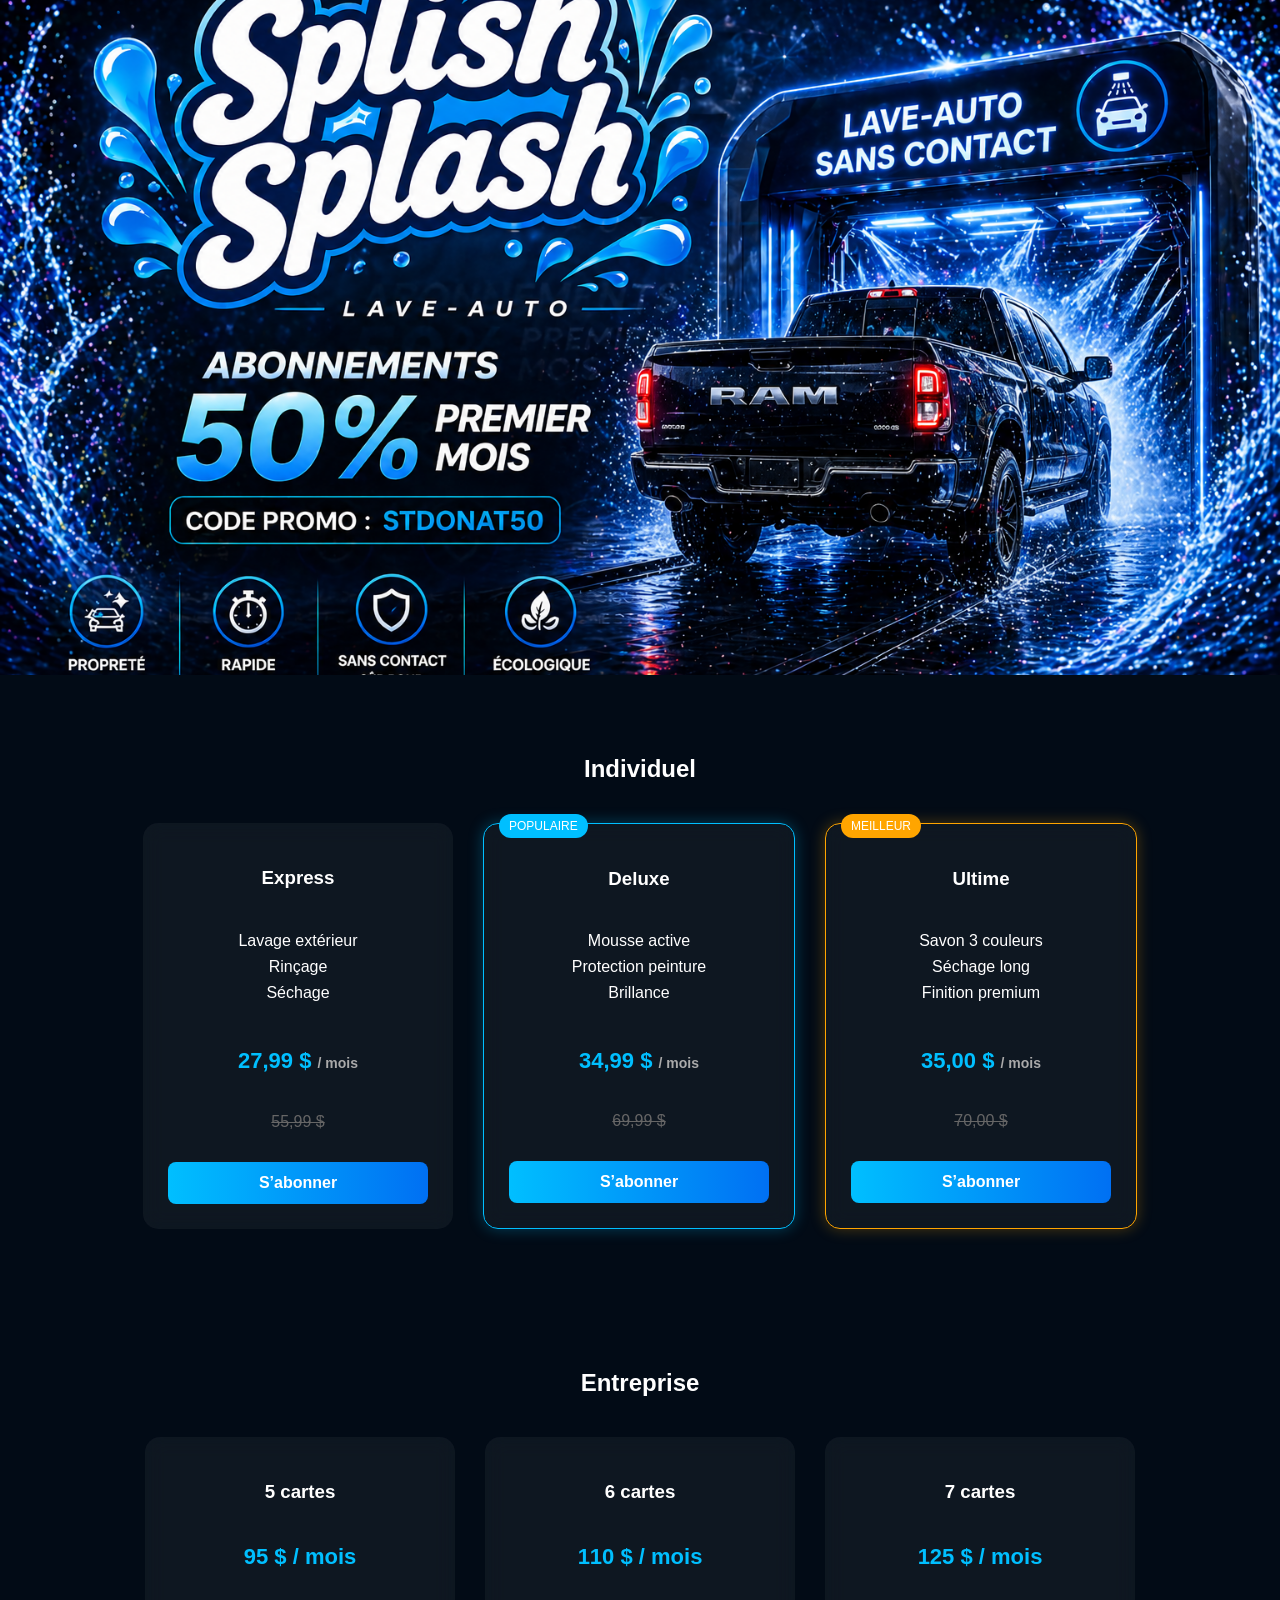
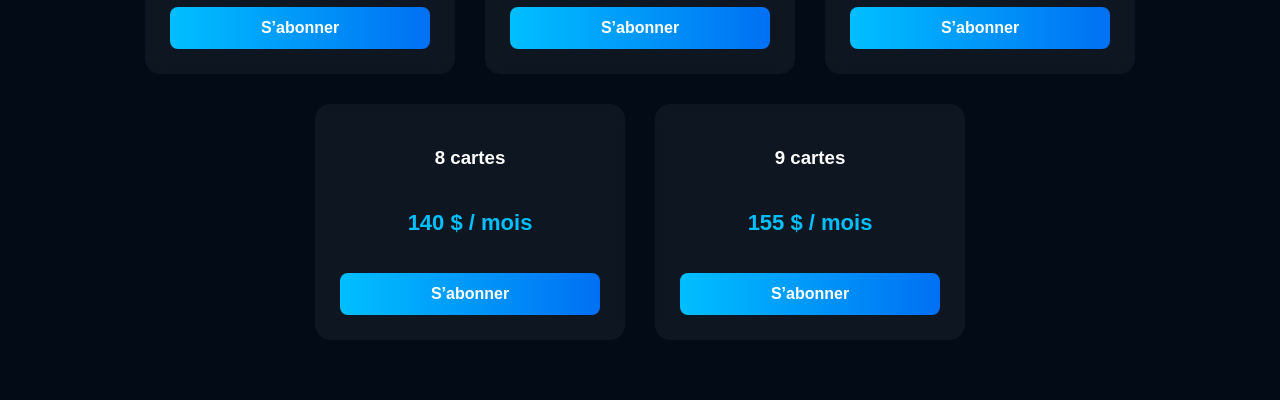
==== commit e6a1f968: "Update index.html" ====
--- a/index.html
+++ b/index.html
@@ -3,9 +3,7 @@
 <head>
 <meta charset="UTF-8">
 <meta name="viewport" content="width=device-width, initial-scale=1.0">
-
 <title>Splish Splash</title>
-
 <link rel="stylesheet" href="style.css">
 </head>
 
@@ -23,68 +21,56 @@
 <ul>
 <li>Lavage extérieur</li>
 <li>Rinçage</li>
-<li>Séchage de base</li>
+<li>Séchage</li>
 </ul>
 <p class="price">27,99 $ <span>/ mois</span></p>
 <p class="old">55,99 $</p>
-<a href="#">S’abonner</a>
+<a href="https://buy.stripe.com/dRmaEQesffoZccndp61ZS03">S’abonner</a>
 </div>
 
 <div class="card highlight">
 <div class="badge">POPULAIRE</div>
 <h3>Deluxe</h3>
 <ul>
-<li>Tout inclus Express</li>
 <li>Mousse active</li>
 <li>Protection peinture</li>
-<li>Brillance améliorée</li>
+<li>Brillance</li>
 </ul>
 <p class="price">34,99 $ <span>/ mois</span></p>
 <p class="old">69,99 $</p>
-<a href="#">S’abonner</a>
+<a href="https://buy.stripe.com/7sYfZagAn90Bdgr2Ks1ZS02">S’abonner</a>
 </div>
 
 <div class="card highlight2">
-<div class="badge2">MEILLEUR CHOIX</div>
+<div class="badge2">MEILLEUR</div>
 <h3>Ultime</h3>
 <ul>
-<li>Tout inclus Deluxe</li>
 <li>Savon 3 couleurs</li>
-<li>Séchage plus long</li>
+<li>Séchage long</li>
 <li>Finition premium</li>
 </ul>
 <p class="price">35,00 $ <span>/ mois</span></p>
 <p class="old">70,00 $</p>
-<a href="#">S’abonner</a>
+<a href="https://buy.stripe.com/00w9AM1Ft90B6S3eta1ZS00">S’abonner</a>
 </div>
 
 </div>
 </section>
 
 <section>
-<h2>Famille (Deluxe inclus)</h2>
+<h2>Entreprise</h2>
 
 <div class="cards">
 
-<div class="card"><h3>Famille 2</h3><p class="tag">2 cartes</p><p class="price">52,50 $ <span>/ mois</span></p><p class="info">✔ Deluxe inclus</p><a href="#">S’abonner</a></div>
+<div class="card"><h3>5 cartes</h3><p class="price">95 $ / mois</p><a href="https://buy.stripe.com/bJe6oA5VJb8JekvbgY1ZS0f">S’abonner</a></div>
 
-<div class="card"><h3>Famille 3</h3><p class="tag">3 cartes</p><p class="price">70,00 $ <span>/ mois</span></p><p class="info">✔ Deluxe inclus</p><a href="#">S’abonner</a></div>
+<div class="card"><h3>6 cartes</h3><p class="price">110 $ / mois</p><a href="https://buy.stripe.com/7sYdR2abZccN7W784M1ZS0e">S’abonner</a></div>
 
-<div class="card"><h3>Famille 4</h3><p class="tag">4 cartes</p><p class="price">87,50 $ <span>/ mois</span></p><p class="info">✔ Deluxe inclus</p><a href="#">S’abonner</a></div>
+<div class="card"><h3>7 cartes</h3><p class="price">125 $ / mois</p><a href="https://buy.stripe.com/fZu8wI1FtfoZekv2Ks1ZS0d">S’abonner</a></div>
 
-</div>
-</section>
+<div class="card"><h3>8 cartes</h3><p class="price">140 $ / mois</p><a href="https://buy.stripe.com/28EaEQdob1y94JVbgY1ZS0c">S’abonner</a></div>
 
-<section>
-<h2>Entreprise (Deluxe inclus)</h2>
-
-<div class="cards">
-
-<div class="card"><h3>5 cartes</h3><p class="price">95 $ / mois</p><a href="#">S’abonner</a></div>
-<div class="card"><h3>6 cartes</h3><p class="price">110 $ / mois</p><a href="#">S’abonner</a></div>
-<div class="card"><h3>7 cartes</h3><p class="price">125 $ / mois</p><a href="#">S’abonner</a></div>
-<div class="card"><h3>8 cartes</h3><p class="price">140 $ / mois</p><a href="#">S’abonner</a></div>
-<div class="card"><h3>9 cartes</h3><p class="price">155 $ / mois</p><a href="#">S’abonner</a></div>
+<div class="card"><h3>9 cartes</h3><p class="price">155 $ / mois</p><a href="https://buy.stripe.com/dRm3co97V4Kl0tF4SA1ZS0b">S’abonner</a></div>
 
 </div>
 </section>
--- a/style.css
+++ b/style.css
@@ -1,37 +1,64 @@
 body{
 margin:0;
-font-family:Arial;
+font-family:'Segoe UI', Arial;
 background:#020b16;
 color:white;
 }
 
 /* HERO */
 .hero{
-height:70vh;
+height:75vh;
 background:url("hero.jpg") center/cover no-repeat;
 }
 
 /* SECTION */
 section{
-padding:50px 20px;
+padding:60px 20px;
 text-align:center;
 }
 
-/* GRID FLEX */
+h2{
+margin-bottom:40px;
+}
+
+/* GRID */
 .cards{
 display:flex;
 flex-wrap:wrap;
 justify-content:center;
-gap:20px;
+gap:30px;
 }
 
-/* CARD */
+/* CARD PREMIUM */
 .card{
-background:#071c2f;
-padding:20px;
+background:rgba(255,255,255,0.05);
+padding:25px;
 width:260px;
-border-radius:12px;
-position:relative;
+border-radius:15px;
+backdrop-filter:blur(10px);
+
+transition:0.3s;
+
+display:flex;
+flex-direction:column;
+justify-content:space-between;
+}
+
+/* 🔥 GLOW EFFECT */
+.card:hover{
+transform:translateY(-8px);
+box-shadow:0 0 25px rgba(0,191,255,0.6);
+}
+
+/* HIGHLIGHT */
+.highlight{
+border:1px solid #00bfff;
+box-shadow:0 0 15px rgba(0,191,255,0.3);
+}
+
+.highlight2{
+border:1px solid orange;
+box-shadow:0 0 15px rgba(255,165,0,0.3);
 }
 
 /* BADGES */
@@ -65,16 +92,21 @@
 margin:8px 0;
 }
 
-/* TEXT */
+/* PRICE */
 .price{
 color:#00bfff;
 font-size:22px;
 font-weight:bold;
 }
 
+.price span{
+font-size:14px;
+color:#aaa;
+}
+
 .old{
 text-decoration:line-through;
-color:#888;
+color:#666;
 }
 
 .tag{
@@ -84,18 +116,23 @@
 .info{
 color:#00bfff;
 font-size:14px;
-margin:5px 0;
 }
 
 /* BUTTON */
 .card a{
 display:block;
 margin-top:15px;
-padding:10px;
-background:#00bfff;
-border-radius:6px;
+padding:12px;
+background:linear-gradient(90deg,#00bfff,#0070f3);
+border-radius:8px;
 color:white;
 text-decoration:none;
+font-weight:bold;
+transition:0.3s;
+}
+
+.card a:hover{
+box-shadow:0 0 15px #00bfff;
 }
 
 /* MOBILE */
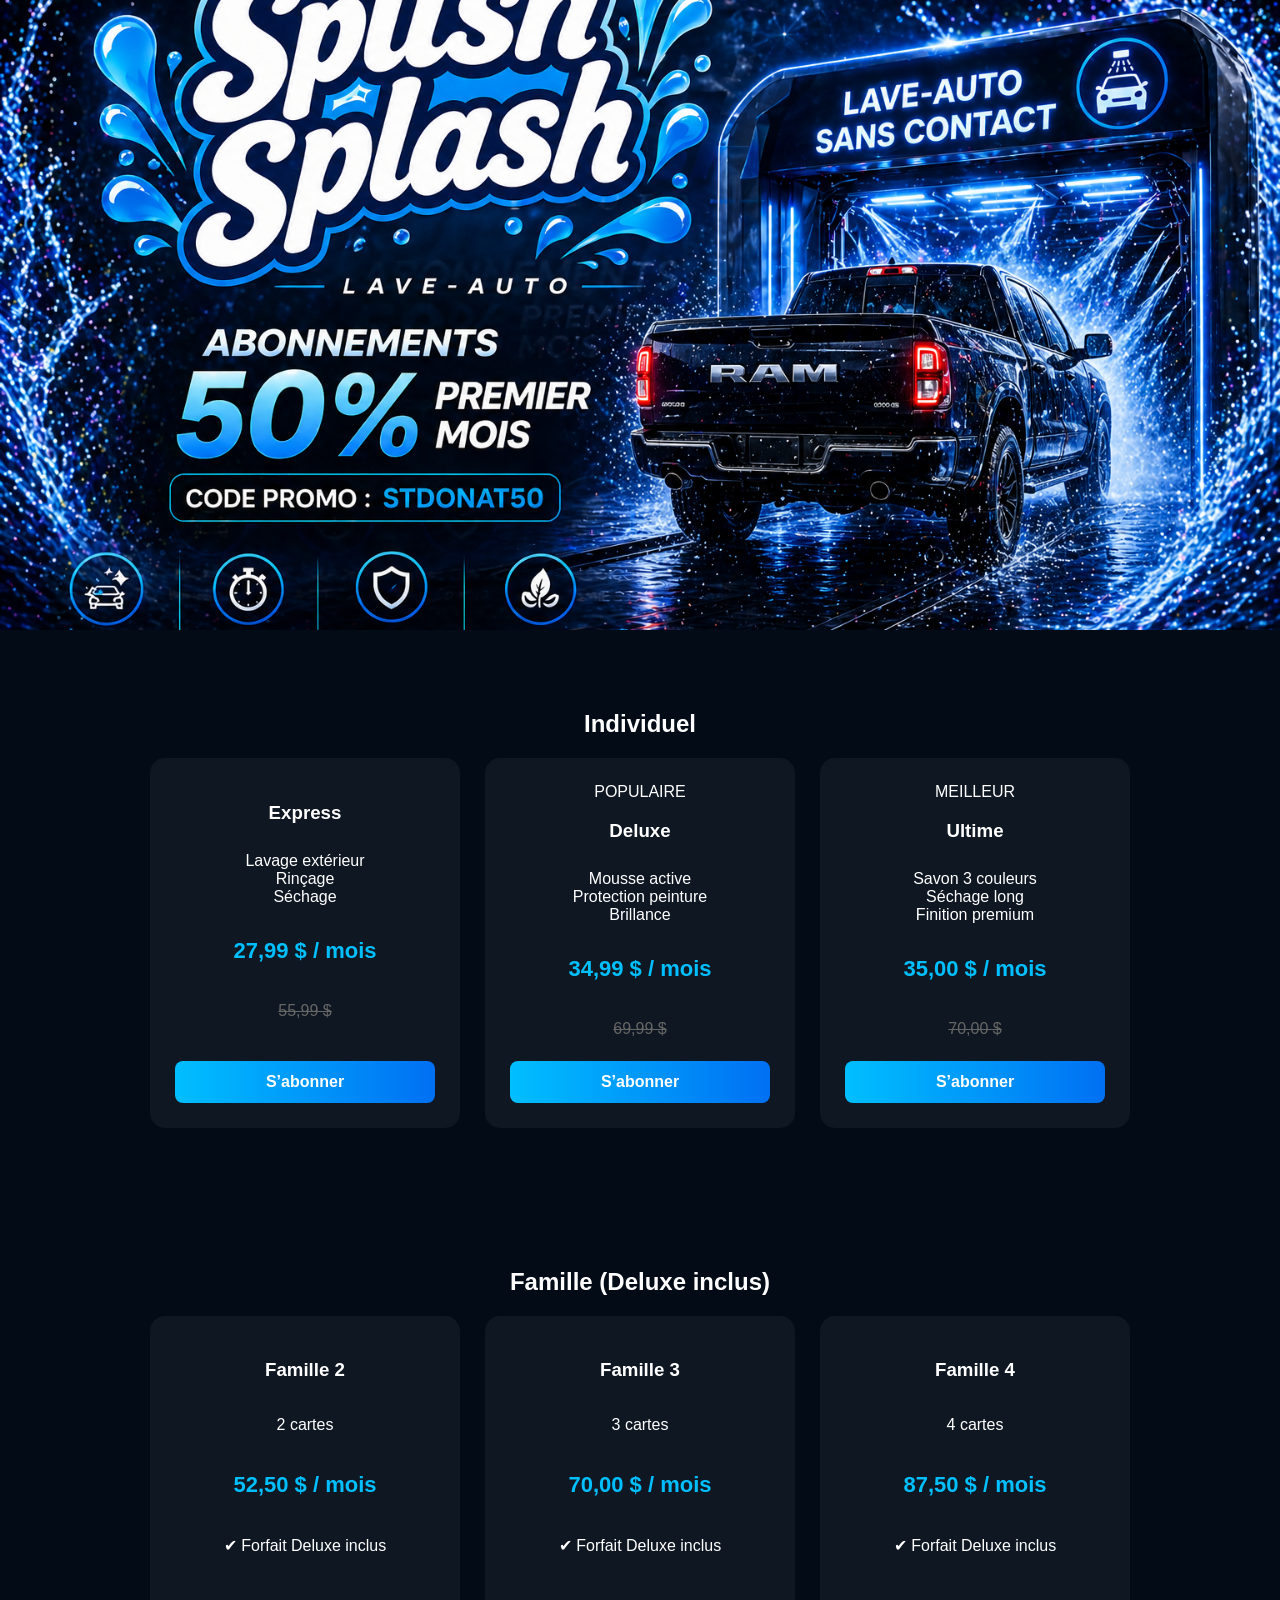
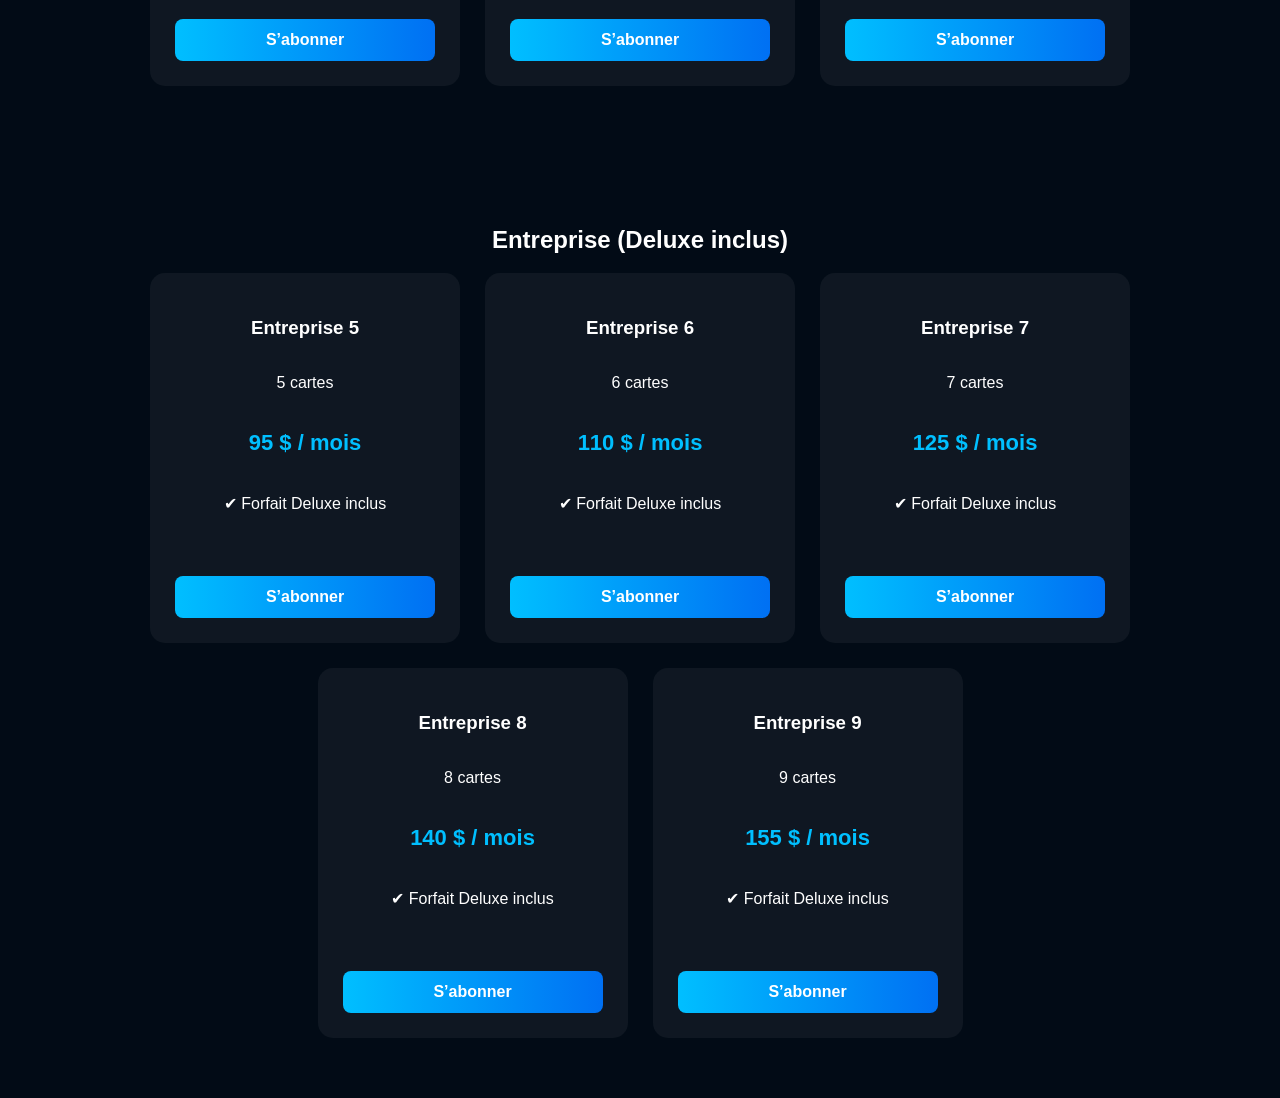
==== commit 3cacc1ca: "Update index.html" ====
--- a/index.html
+++ b/index.html
@@ -11,6 +11,7 @@
 
 <header class="hero"></header>
 
+<!-- INDIVIDUEL -->
 <section>
 <h2>Individuel</h2>
 
@@ -57,20 +58,84 @@
 </div>
 </section>
 
+<!-- FAMILLE -->
 <section>
-<h2>Entreprise</h2>
+<h2>Famille (Deluxe inclus)</h2>
 
 <div class="cards">
 
-<div class="card"><h3>5 cartes</h3><p class="price">95 $ / mois</p><a href="https://buy.stripe.com/bJe6oA5VJb8JekvbgY1ZS0f">S’abonner</a></div>
+<div class="card">
+<h3>Famille 2</h3>
+<p class="tag">2 cartes</p>
+<p class="price">52,50 $ <span>/ mois</span></p>
+<p class="info">✔ Forfait Deluxe inclus</p>
+<a href="https://buy.stripe.com/bJedR2ck7a4Ffozdp61ZS0j">S’abonner</a>
+</div>
 
-<div class="card"><h3>6 cartes</h3><p class="price">110 $ / mois</p><a href="https://buy.stripe.com/7sYdR2abZccN7W784M1ZS0e">S’abonner</a></div>
+<div class="card">
+<h3>Famille 3</h3>
+<p class="tag">3 cartes</p>
+<p class="price">70,00 $ <span>/ mois</span></p>
+<p class="info">✔ Forfait Deluxe inclus</p>
+<a href="https://buy.stripe.com/9B69AM5VJ7Wx1xJ0Ck1ZS0i">S’abonner</a>
+</div>
 
-<div class="card"><h3>7 cartes</h3><p class="price">125 $ / mois</p><a href="https://buy.stripe.com/fZu8wI1FtfoZekv2Ks1ZS0d">S’abonner</a></div>
+<div class="card">
+<h3>Famille 4</h3>
+<p class="tag">4 cartes</p>
+<p class="price">87,50 $ <span>/ mois</span></p>
+<p class="info">✔ Forfait Deluxe inclus</p>
+<a href="https://buy.stripe.com/9B6fZa6ZN0u5b8j2Ks1ZS0h">S’abonner</a>
+</div>
 
-<div class="card"><h3>8 cartes</h3><p class="price">140 $ / mois</p><a href="https://buy.stripe.com/28EaEQdob1y94JVbgY1ZS0c">S’abonner</a></div>
+</div>
+</section>
 
-<div class="card"><h3>9 cartes</h3><p class="price">155 $ / mois</p><a href="https://buy.stripe.com/dRm3co97V4Kl0tF4SA1ZS0b">S’abonner</a></div>
+<!-- ENTREPRISE -->
+<section>
+<h2>Entreprise (Deluxe inclus)</h2>
+
+<div class="cards">
+
+<div class="card">
+<h3>Entreprise 5</h3>
+<p class="tag">5 cartes</p>
+<p class="price">95 $ <span>/ mois</span></p>
+<p class="info">✔ Forfait Deluxe inclus</p>
+<a href="https://buy.stripe.com/bJe6oA5VJb8JekvbgY1ZS0f">S’abonner</a>
+</div>
+
+<div class="card">
+<h3>Entreprise 6</h3>
+<p class="tag">6 cartes</p>
+<p class="price">110 $ <span>/ mois</span></p>
+<p class="info">✔ Forfait Deluxe inclus</p>
+<a href="https://buy.stripe.com/7sYdR2abZccN7W784M1ZS0e">S’abonner</a>
+</div>
+
+<div class="card">
+<h3>Entreprise 7</h3>
+<p class="tag">7 cartes</p>
+<p class="price">125 $ <span>/ mois</span></p>
+<p class="info">✔ Forfait Deluxe inclus</p>
+<a href="https://buy.stripe.com/fZu8wI1FtfoZekv2Ks1ZS0d">S’abonner</a>
+</div>
+
+<div class="card">
+<h3>Entreprise 8</h3>
+<p class="tag">8 cartes</p>
+<p class="price">140 $ <span>/ mois</span></p>
+<p class="info">✔ Forfait Deluxe inclus</p>
+<a href="https://buy.stripe.com/28EaEQdob1y94JVbgY1ZS0c">S’abonner</a>
+</div>
+
+<div class="card">
+<h3>Entreprise 9</h3>
+<p class="tag">9 cartes</p>
+<p class="price">155 $ <span>/ mois</span></p>
+<p class="info">✔ Forfait Deluxe inclus</p>
+<a href="https://buy.stripe.com/dRm3co97V4Kl0tF4SA1ZS0b">S’abonner</a>
+</div>
 
 </div>
 </section>
--- a/style.css
+++ b/style.css
@@ -1,13 +1,13 @@
 body{
 margin:0;
-font-family:'Segoe UI', Arial;
+font-family:Arial;
 background:#020b16;
 color:white;
 }
 
 /* HERO */
 .hero{
-height:75vh;
+height:70vh;
 background:url("hero.jpg") center/cover no-repeat;
 }
 
@@ -17,79 +17,39 @@
 text-align:center;
 }
 
-h2{
-margin-bottom:40px;
-}
-
 /* GRID */
 .cards{
 display:flex;
 flex-wrap:wrap;
 justify-content:center;
-gap:30px;
+gap:25px;
 }
 
-/* CARD PREMIUM */
+/* CARD STRUCTURE FIX */
 .card{
 background:rgba(255,255,255,0.05);
 padding:25px;
 width:260px;
 border-radius:15px;
-backdrop-filter:blur(10px);
-
-transition:0.3s;
 
 display:flex;
 flex-direction:column;
 justify-content:space-between;
+
+min-height:320px; /* 🔥 clé pour alignement */
 }
 
-/* 🔥 GLOW EFFECT */
+/* GLOW FIX */
 .card:hover{
-transform:translateY(-8px);
-box-shadow:0 0 25px rgba(0,191,255,0.6);
-}
-
-/* HIGHLIGHT */
-.highlight{
-border:1px solid #00bfff;
-box-shadow:0 0 15px rgba(0,191,255,0.3);
-}
-
-.highlight2{
-border:1px solid orange;
-box-shadow:0 0 15px rgba(255,165,0,0.3);
-}
-
-/* BADGES */
-.badge{
-position:absolute;
-top:-10px;
-left:15px;
-background:#00bfff;
-padding:5px 10px;
-border-radius:20px;
-font-size:12px;
-}
-
-.badge2{
-position:absolute;
-top:-10px;
-left:15px;
-background:orange;
-padding:5px 10px;
-border-radius:20px;
-font-size:12px;
+transform:translateY(-5px);
+box-shadow:0 0 20px #00bfff;
 }
 
 /* LIST */
 .card ul{
 list-style:none;
 padding:0;
-}
-
-.card li{
-margin:8px 0;
+margin:10px 0;
 }
 
 /* PRICE */
@@ -99,40 +59,21 @@
 font-weight:bold;
 }
 
-.price span{
-font-size:14px;
-color:#aaa;
-}
-
 .old{
 text-decoration:line-through;
 color:#666;
 }
 
-.tag{
-color:#aaa;
-}
-
-.info{
-color:#00bfff;
-font-size:14px;
-}
-
-/* BUTTON */
+/* BOUTON PARFAITEMENT ALIGNÉ */
 .card a{
-display:block;
-margin-top:15px;
+margin-top:auto;
 padding:12px;
 background:linear-gradient(90deg,#00bfff,#0070f3);
 border-radius:8px;
 color:white;
 text-decoration:none;
 font-weight:bold;
-transition:0.3s;
-}
-
-.card a:hover{
-box-shadow:0 0 15px #00bfff;
+text-align:center;
 }
 
 /* MOBILE */
@@ -145,10 +86,7 @@
 
 .card{
 width:90%;
-}
-
-.hero{
-height:60vh;
+min-height:auto;
 }
 
 }
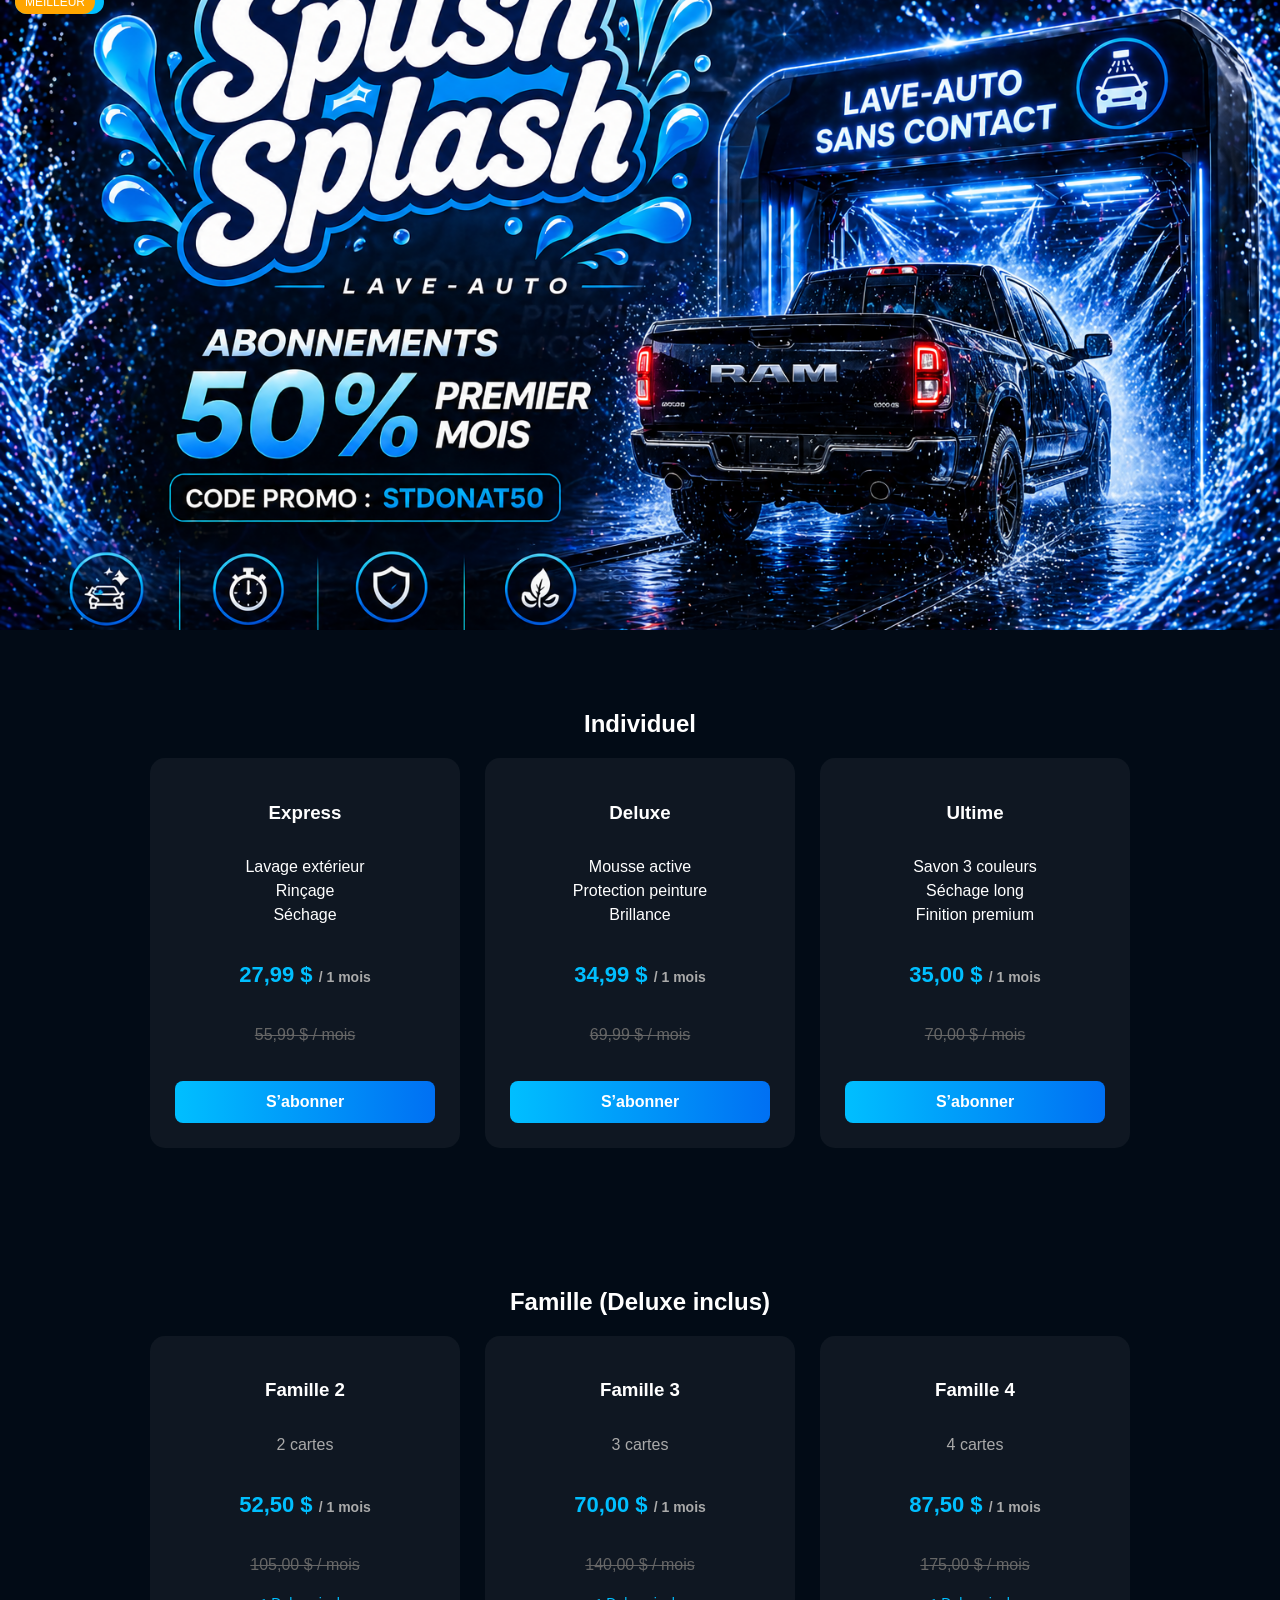
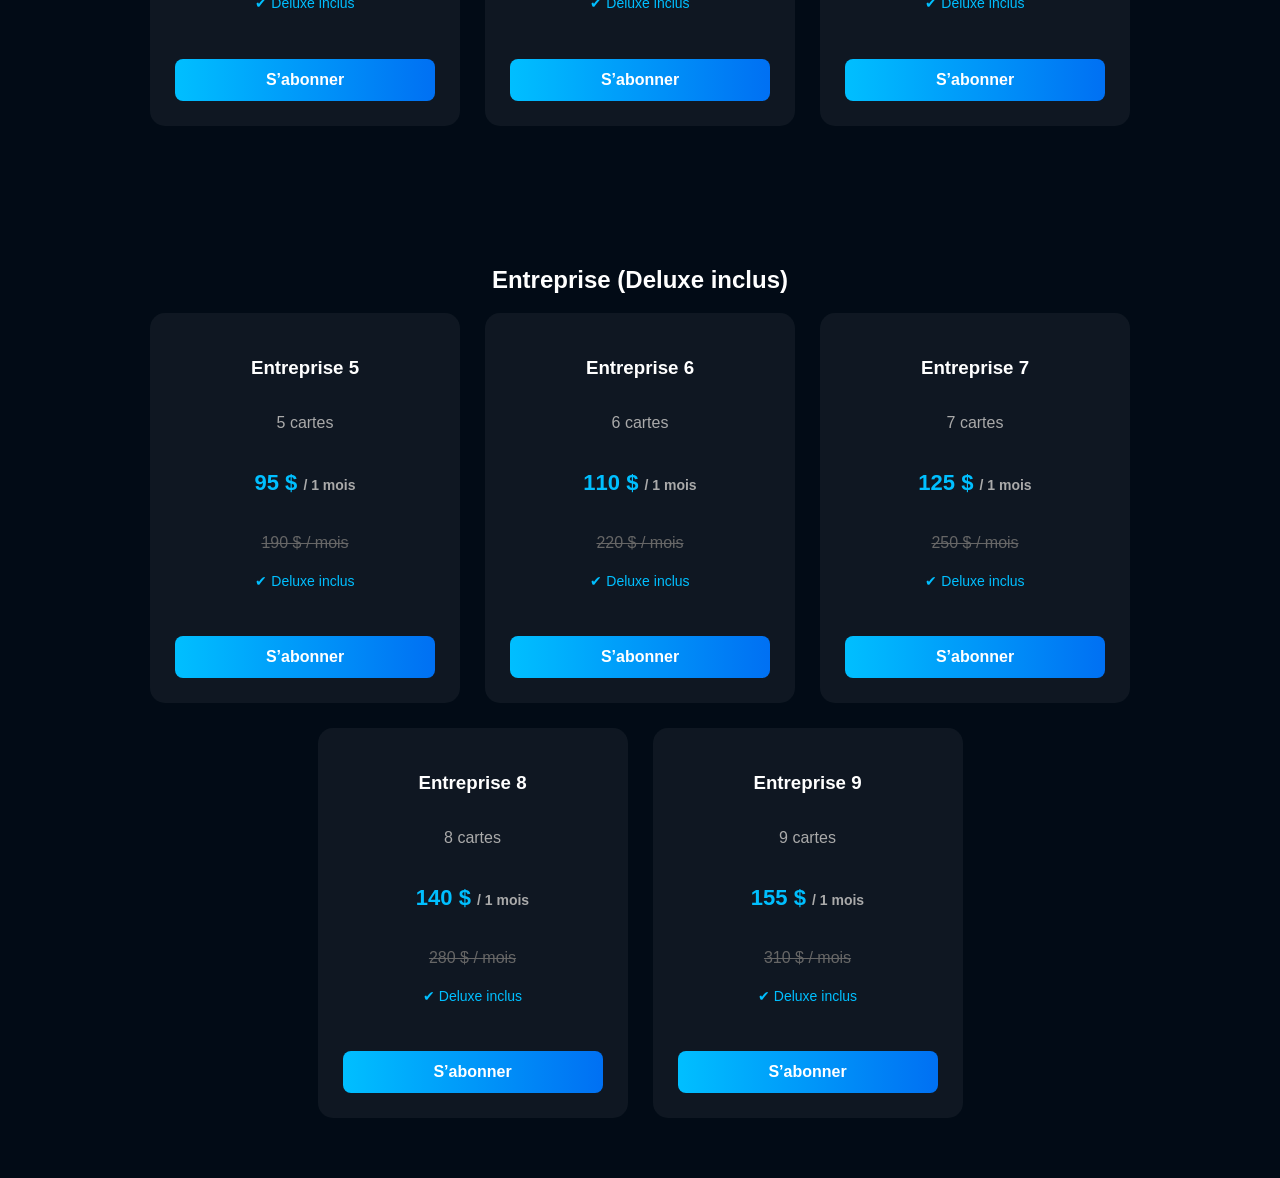
==== commit c542bae7: "Update index.html" ====
--- a/index.html
+++ b/index.html
@@ -24,8 +24,8 @@
 <li>Rinçage</li>
 <li>Séchage</li>
 </ul>
-<p class="price">27,99 $ <span>/ mois</span></p>
-<p class="old">55,99 $</p>
+<p class="price">27,99 $ <span>/ 1 mois</span></p>
+<p class="old">55,99 $ / mois</p>
 <a href="https://buy.stripe.com/dRmaEQesffoZccndp61ZS03">S’abonner</a>
 </div>
 
@@ -37,8 +37,8 @@
 <li>Protection peinture</li>
 <li>Brillance</li>
 </ul>
-<p class="price">34,99 $ <span>/ mois</span></p>
-<p class="old">69,99 $</p>
+<p class="price">34,99 $ <span>/ 1 mois</span></p>
+<p class="old">69,99 $ / mois</p>
 <a href="https://buy.stripe.com/7sYfZagAn90Bdgr2Ks1ZS02">S’abonner</a>
 </div>
 
@@ -50,8 +50,8 @@
 <li>Séchage long</li>
 <li>Finition premium</li>
 </ul>
-<p class="price">35,00 $ <span>/ mois</span></p>
-<p class="old">70,00 $</p>
+<p class="price">35,00 $ <span>/ 1 mois</span></p>
+<p class="old">70,00 $ / mois</p>
 <a href="https://buy.stripe.com/00w9AM1Ft90B6S3eta1ZS00">S’abonner</a>
 </div>
 
@@ -67,24 +67,27 @@
 <div class="card">
 <h3>Famille 2</h3>
 <p class="tag">2 cartes</p>
-<p class="price">52,50 $ <span>/ mois</span></p>
-<p class="info">✔ Forfait Deluxe inclus</p>
+<p class="price">52,50 $ <span>/ 1 mois</span></p>
+<p class="old">105,00 $ / mois</p>
+<p class="info">✔ Deluxe inclus</p>
 <a href="https://buy.stripe.com/bJedR2ck7a4Ffozdp61ZS0j">S’abonner</a>
 </div>
 
 <div class="card">
 <h3>Famille 3</h3>
 <p class="tag">3 cartes</p>
-<p class="price">70,00 $ <span>/ mois</span></p>
-<p class="info">✔ Forfait Deluxe inclus</p>
+<p class="price">70,00 $ <span>/ 1 mois</span></p>
+<p class="old">140,00 $ / mois</p>
+<p class="info">✔ Deluxe inclus</p>
 <a href="https://buy.stripe.com/9B69AM5VJ7Wx1xJ0Ck1ZS0i">S’abonner</a>
 </div>
 
 <div class="card">
 <h3>Famille 4</h3>
 <p class="tag">4 cartes</p>
-<p class="price">87,50 $ <span>/ mois</span></p>
-<p class="info">✔ Forfait Deluxe inclus</p>
+<p class="price">87,50 $ <span>/ 1 mois</span></p>
+<p class="old">175,00 $ / mois</p>
+<p class="info">✔ Deluxe inclus</p>
 <a href="https://buy.stripe.com/9B6fZa6ZN0u5b8j2Ks1ZS0h">S’abonner</a>
 </div>
 
@@ -100,40 +103,45 @@
 <div class="card">
 <h3>Entreprise 5</h3>
 <p class="tag">5 cartes</p>
-<p class="price">95 $ <span>/ mois</span></p>
-<p class="info">✔ Forfait Deluxe inclus</p>
+<p class="price">95 $ <span>/ 1 mois</span></p>
+<p class="old">190 $ / mois</p>
+<p class="info">✔ Deluxe inclus</p>
 <a href="https://buy.stripe.com/bJe6oA5VJb8JekvbgY1ZS0f">S’abonner</a>
 </div>
 
 <div class="card">
 <h3>Entreprise 6</h3>
 <p class="tag">6 cartes</p>
-<p class="price">110 $ <span>/ mois</span></p>
-<p class="info">✔ Forfait Deluxe inclus</p>
+<p class="price">110 $ <span>/ 1 mois</span></p>
+<p class="old">220 $ / mois</p>
+<p class="info">✔ Deluxe inclus</p>
 <a href="https://buy.stripe.com/7sYdR2abZccN7W784M1ZS0e">S’abonner</a>
 </div>
 
 <div class="card">
 <h3>Entreprise 7</h3>
 <p class="tag">7 cartes</p>
-<p class="price">125 $ <span>/ mois</span></p>
-<p class="info">✔ Forfait Deluxe inclus</p>
+<p class="price">125 $ <span>/ 1 mois</span></p>
+<p class="old">250 $ / mois</p>
+<p class="info">✔ Deluxe inclus</p>
 <a href="https://buy.stripe.com/fZu8wI1FtfoZekv2Ks1ZS0d">S’abonner</a>
 </div>
 
 <div class="card">
 <h3>Entreprise 8</h3>
 <p class="tag">8 cartes</p>
-<p class="price">140 $ <span>/ mois</span></p>
-<p class="info">✔ Forfait Deluxe inclus</p>
+<p class="price">140 $ <span>/ 1 mois</span></p>
+<p class="old">280 $ / mois</p>
+<p class="info">✔ Deluxe inclus</p>
 <a href="https://buy.stripe.com/28EaEQdob1y94JVbgY1ZS0c">S’abonner</a>
 </div>
 
 <div class="card">
 <h3>Entreprise 9</h3>
 <p class="tag">9 cartes</p>
-<p class="price">155 $ <span>/ mois</span></p>
-<p class="info">✔ Forfait Deluxe inclus</p>
+<p class="price">155 $ <span>/ 1 mois</span></p>
+<p class="old">310 $ / mois</p>
+<p class="info">✔ Deluxe inclus</p>
 <a href="https://buy.stripe.com/dRm3co97V4Kl0tF4SA1ZS0b">S’abonner</a>
 </div>
 
--- a/style.css
+++ b/style.css
@@ -25,7 +25,7 @@
 gap:25px;
 }
 
-/* CARD STRUCTURE FIX */
+/* CARD */
 .card{
 background:rgba(255,255,255,0.05);
 padding:25px;
@@ -36,12 +36,13 @@
 flex-direction:column;
 justify-content:space-between;
 
-min-height:320px; /* 🔥 clé pour alignement */
+min-height:340px;
+transition:0.3s;
 }
 
-/* GLOW FIX */
+/* GLOW */
 .card:hover{
-transform:translateY(-5px);
+transform:translateY(-6px);
 box-shadow:0 0 20px #00bfff;
 }
 
@@ -52,11 +53,20 @@
 margin:10px 0;
 }
 
-/* PRICE */
+.card li{
+margin:6px 0;
+}
+
+/* TEXT */
 .price{
 color:#00bfff;
 font-size:22px;
 font-weight:bold;
+}
+
+.price span{
+font-size:14px;
+color:#aaa;
 }
 
 .old{
@@ -64,7 +74,17 @@
 color:#666;
 }
 
-/* BOUTON PARFAITEMENT ALIGNÉ */
+.tag{
+color:#aaa;
+}
+
+.info{
+color:#00bfff;
+font-size:14px;
+margin-top:5px;
+}
+
+/* BUTTON ALIGN FIX */
 .card a{
 margin-top:auto;
 padding:12px;
@@ -72,8 +92,29 @@
 border-radius:8px;
 color:white;
 text-decoration:none;
+text-align:center;
 font-weight:bold;
-text-align:center;
+}
+
+/* BADGES */
+.badge{
+position:absolute;
+top:-10px;
+left:15px;
+background:#00bfff;
+padding:5px 10px;
+border-radius:20px;
+font-size:12px;
+}
+
+.badge2{
+position:absolute;
+top:-10px;
+left:15px;
+background:orange;
+padding:5px 10px;
+border-radius:20px;
+font-size:12px;
 }
 
 /* MOBILE */
@@ -89,4 +130,8 @@
 min-height:auto;
 }
 
+.hero{
+height:60vh;
 }
+
+}
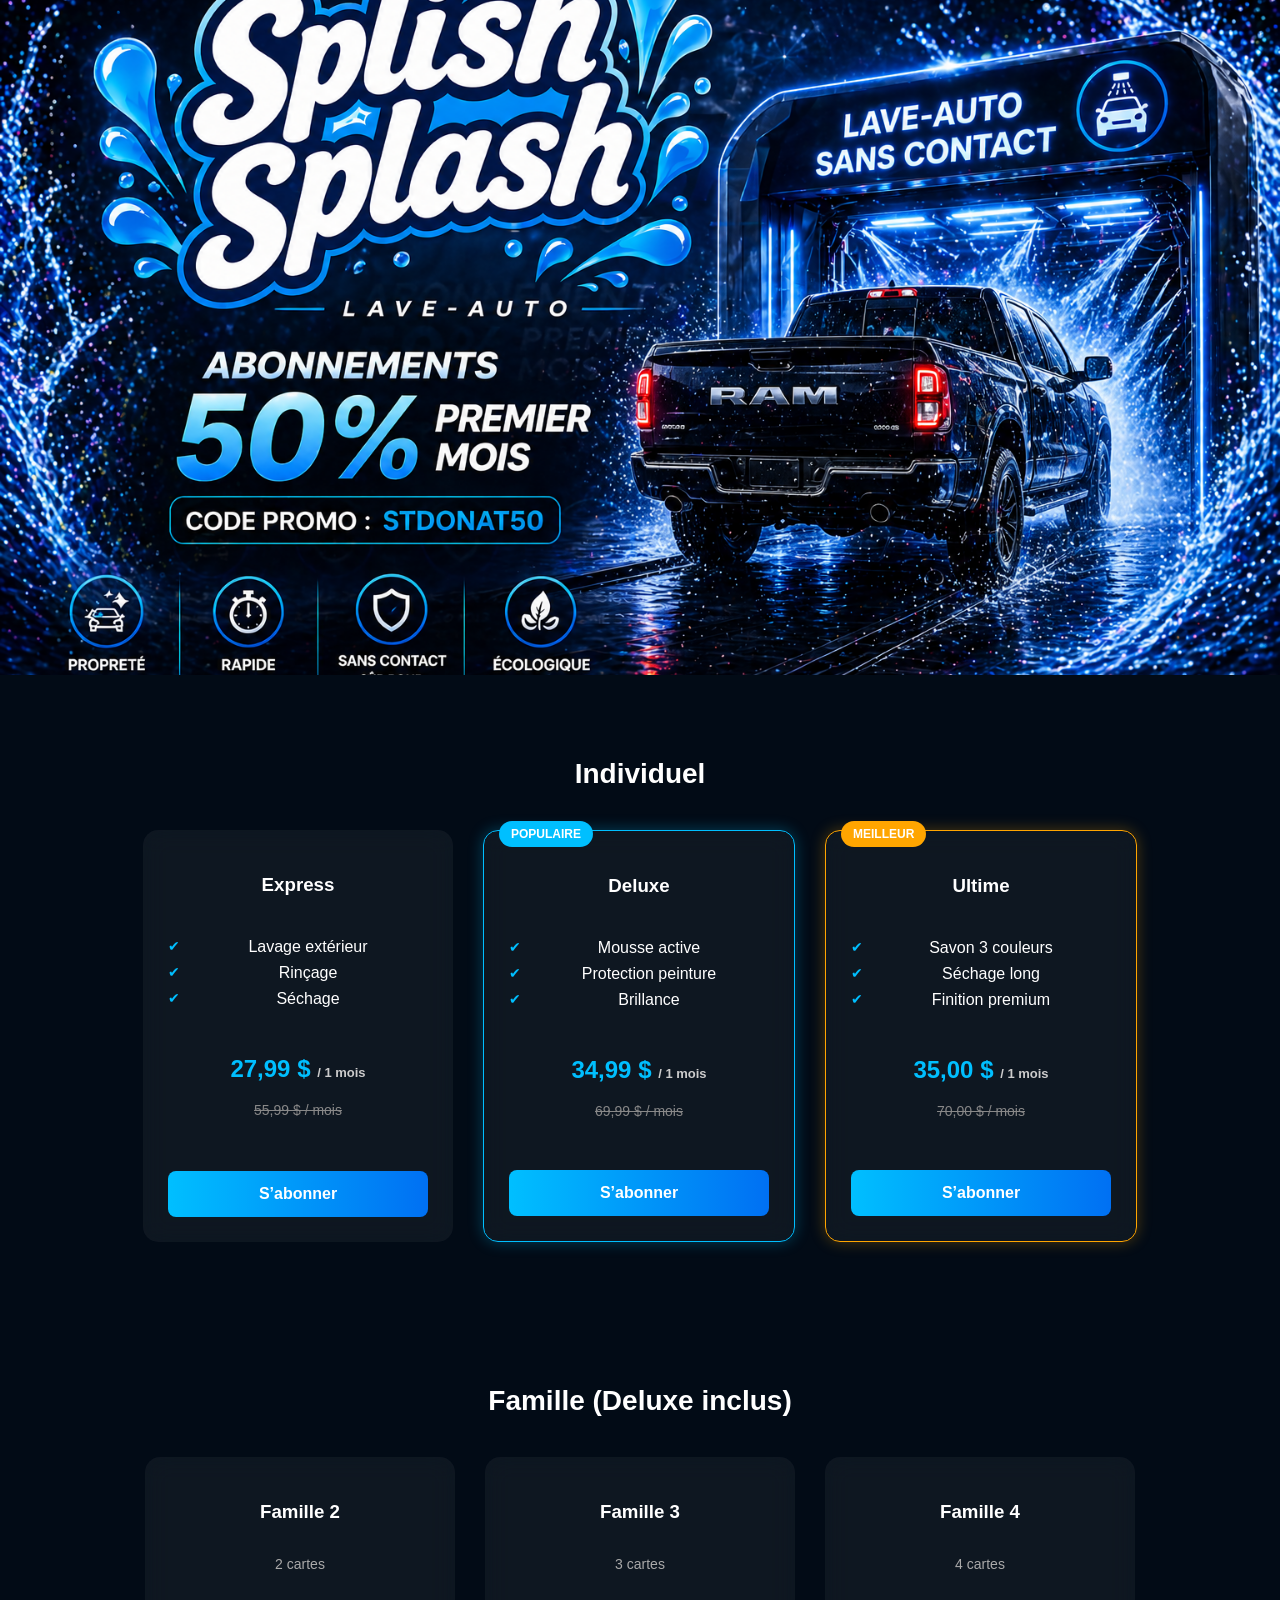
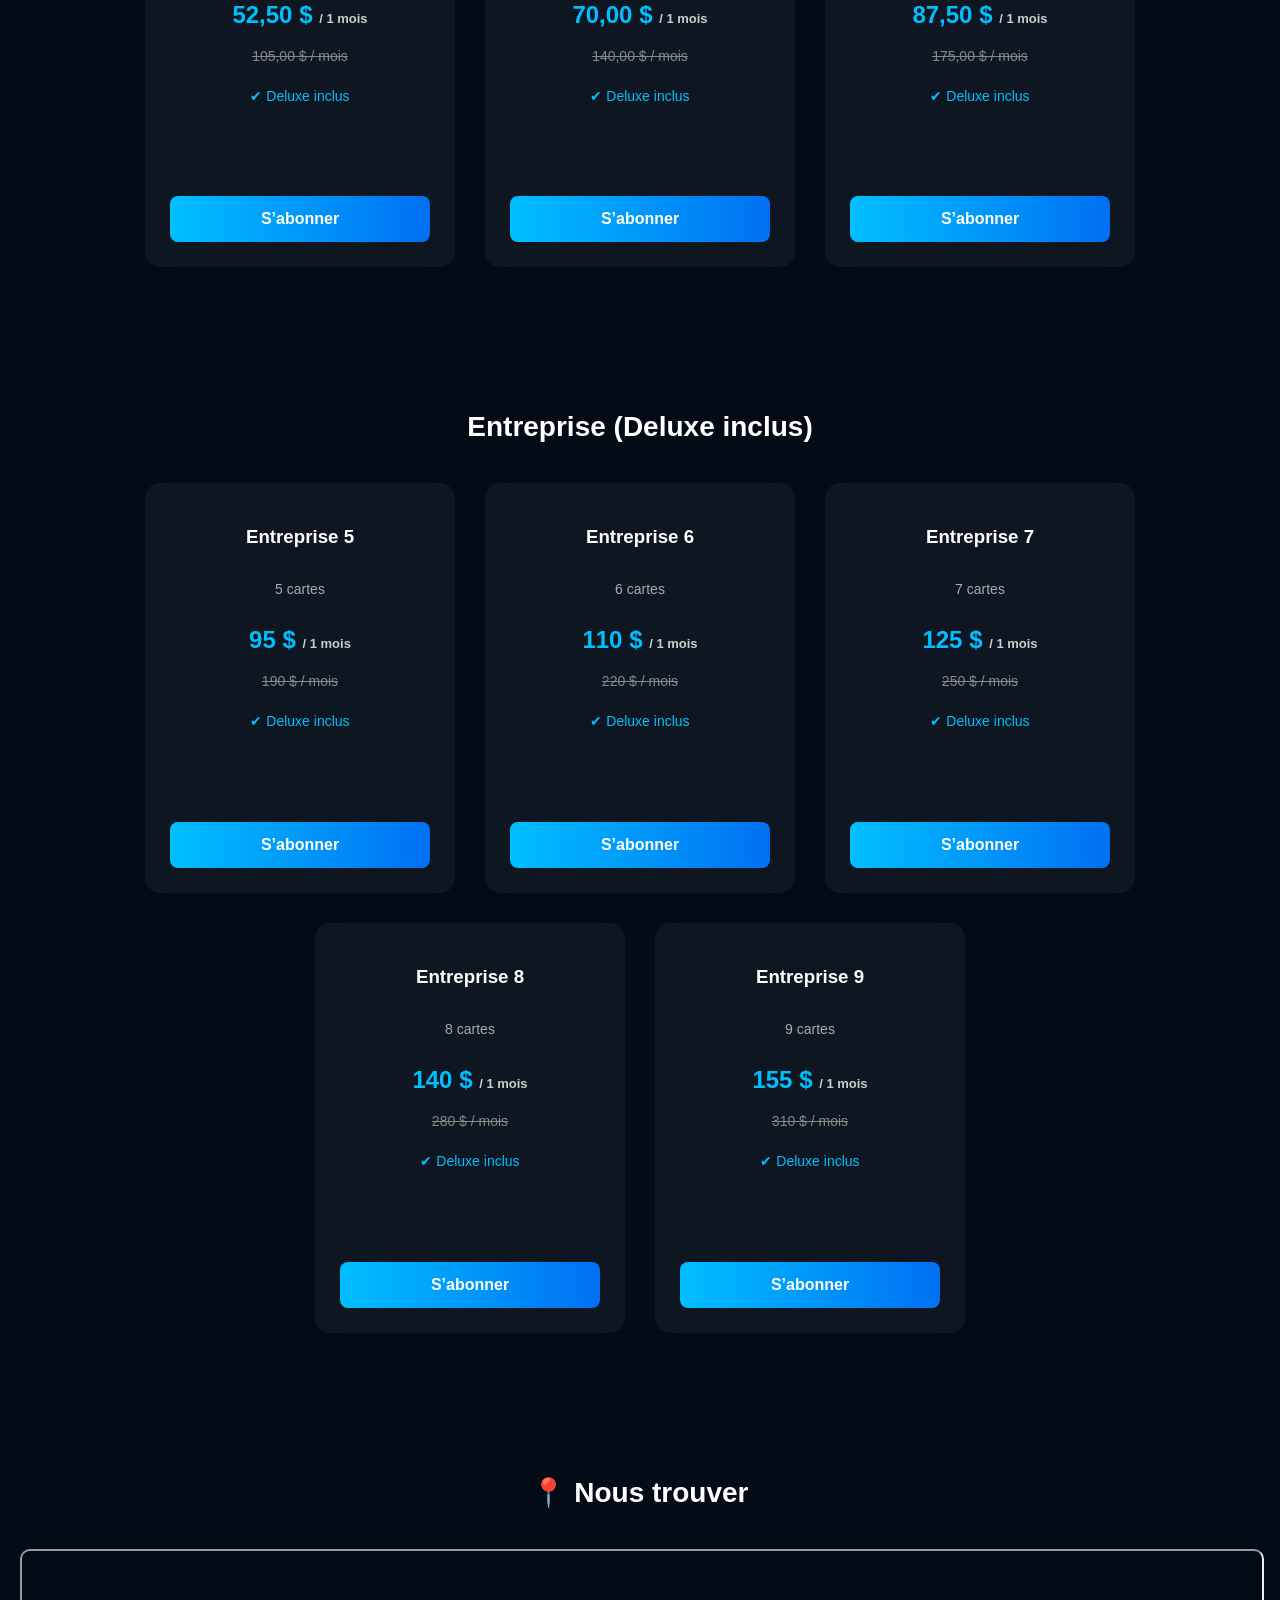
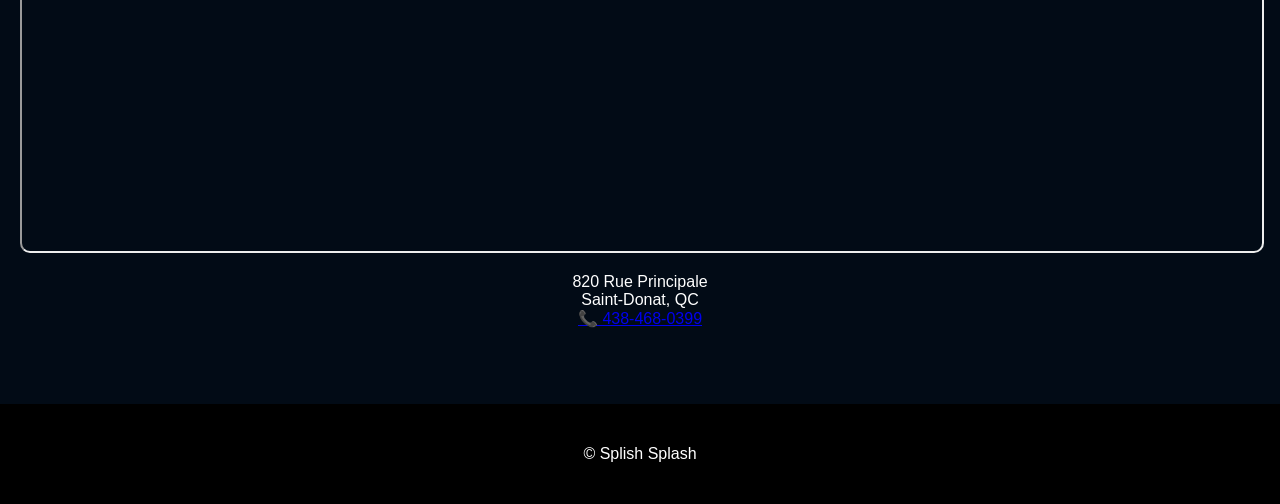
==== commit 5c1b752a: "Update index.html" ====
--- a/index.html
+++ b/index.html
@@ -148,5 +148,26 @@
 </div>
 </section>
 
+<!-- 📍 LOCALISATION -->
+<section>
+<h2>📍 Nous trouver</h2>
+
+<iframe class="map"
+src="https://maps.google.com/maps?q=820%20Principale%20Saint-Donat&t=&z=13&ie=UTF8&iwloc=&output=embed">
+</iframe>
+
+<p class="contact">
+820 Rue Principale<br>
+Saint-Donat, QC<br>
+<a href="tel:4384680399">📞 438-468-0399</a>
+</p>
+
+</section>
+
+<!-- FOOTER -->
+<footer>
+<p>© Splish Splash</p>
+</footer>
+
 </body>
 </html>
--- a/style.css
+++ b/style.css
@@ -1,20 +1,27 @@
+
+/* RESET */
 body{
 margin:0;
-font-family:Arial;
+font-family:'Segoe UI', Arial, sans-serif;
 background:#020b16;
 color:white;
 }
 
 /* HERO */
 .hero{
-height:70vh;
+height:75vh;
 background:url("hero.jpg") center/cover no-repeat;
 }
 
-/* SECTION */
+/* SECTIONS */
 section{
 padding:60px 20px;
 text-align:center;
+}
+
+h2{
+margin-bottom:40px;
+font-size:28px;
 }
 
 /* GRID */
@@ -22,7 +29,7 @@
 display:flex;
 flex-wrap:wrap;
 justify-content:center;
-gap:25px;
+gap:30px;
 }
 
 /* CARD */
@@ -31,69 +38,33 @@
 padding:25px;
 width:260px;
 border-radius:15px;
+backdrop-filter:blur(12px);
 
 display:flex;
 flex-direction:column;
 justify-content:space-between;
 
-min-height:340px;
+min-height:360px;
+
 transition:0.3s;
-}
-
-/* GLOW */
+position:relative;
+}
+
+/* GLOW HOVER */
 .card:hover{
-transform:translateY(-6px);
-box-shadow:0 0 20px #00bfff;
-}
-
-/* LIST */
-.card ul{
-list-style:none;
-padding:0;
-margin:10px 0;
-}
-
-.card li{
-margin:6px 0;
-}
-
-/* TEXT */
-.price{
-color:#00bfff;
-font-size:22px;
-font-weight:bold;
-}
-
-.price span{
-font-size:14px;
-color:#aaa;
-}
-
-.old{
-text-decoration:line-through;
-color:#666;
-}
-
-.tag{
-color:#aaa;
-}
-
-.info{
-color:#00bfff;
-font-size:14px;
-margin-top:5px;
-}
-
-/* BUTTON ALIGN FIX */
-.card a{
-margin-top:auto;
-padding:12px;
-background:linear-gradient(90deg,#00bfff,#0070f3);
-border-radius:8px;
-color:white;
-text-decoration:none;
-text-align:center;
-font-weight:bold;
+transform:translateY(-8px);
+box-shadow:0 0 25px rgba(0,191,255,0.6);
+}
+
+/* HIGHLIGHT */
+.highlight{
+border:1px solid #00bfff;
+box-shadow:0 0 15px rgba(0,191,255,0.3);
+}
+
+.highlight2{
+border:1px solid orange;
+box-shadow:0 0 15px rgba(255,165,0,0.3);
 }
 
 /* BADGES */
@@ -102,9 +73,10 @@
 top:-10px;
 left:15px;
 background:#00bfff;
-padding:5px 10px;
+padding:6px 12px;
 border-radius:20px;
 font-size:12px;
+font-weight:bold;
 }
 
 .badge2{
@@ -112,26 +84,134 @@
 top:-10px;
 left:15px;
 background:orange;
-padding:5px 10px;
+padding:6px 12px;
 border-radius:20px;
 font-size:12px;
-}
-
-/* MOBILE */
+font-weight:bold;
+}
+
+/* LIST */
+.card ul{
+list-style:none;
+padding:0;
+margin:15px 0;
+}
+
+.card li{
+margin:8px 0;
+padding-left:20px;
+position:relative;
+}
+
+/* CHECK ICON */
+.card li::before{
+content:"✔";
+position:absolute;
+left:0;
+color:#00bfff;
+font-size:14px;
+}
+
+/* PRICE */
+.price{
+color:#00bfff;
+font-size:24px;
+font-weight:bold;
+margin-bottom:5px;
+}
+
+.price span{
+font-size:13px;
+color:#ccc;
+}
+
+/* OLD PRICE */
+.old{
+text-decoration:line-through;
+color:#888;
+font-size:14px;
+margin-bottom:10px;
+}
+
+/* TAG */
+.tag{
+color:#aaa;
+margin-bottom:5px;
+font-size:14px;
+}
+
+/* INFO */
+.info{
+color:#00bfff;
+font-size:14px;
+margin-bottom:10px;
+}
+
+/* BUTTON */
+.card a{
+margin-top:auto;
+padding:14px;
+background:linear-gradient(90deg,#00bfff,#0070f3);
+border-radius:8px;
+color:white;
+text-decoration:none;
+font-weight:bold;
+text-align:center;
+
+transition:0.3s;
+}
+
+/* BUTTON HOVER GLOW */
+.card a:hover{
+box-shadow:0 0 15px #00bfff;
+}
+
+/* MAP (si tu l’utilises) */
+.map{
+width:100%;
+height:300px;
+border-radius:10px;
+}
+
+/* FOOTER */
+footer{
+background:#000;
+padding:25px;
+text-align:center;
+}
+
+footer a{
+color:#00bfff;
+text-decoration:none;
+}
+
+/* 📱 MOBILE */
 @media(max-width:768px){
 
+.hero{
+height:60vh;
+}
+
+/* stack clean */
 .cards{
 flex-direction:column;
 align-items:center;
+gap:20px;
 }
 
 .card{
 width:90%;
 min-height:auto;
-}
-
-.hero{
-height:60vh;
-}
-
-}
+padding:20px;
+}
+
+/* texte plus petit */
+.price{
+font-size:20px;
+}
+
+.card h3{
+font-size:18px;
+}
+
+}
